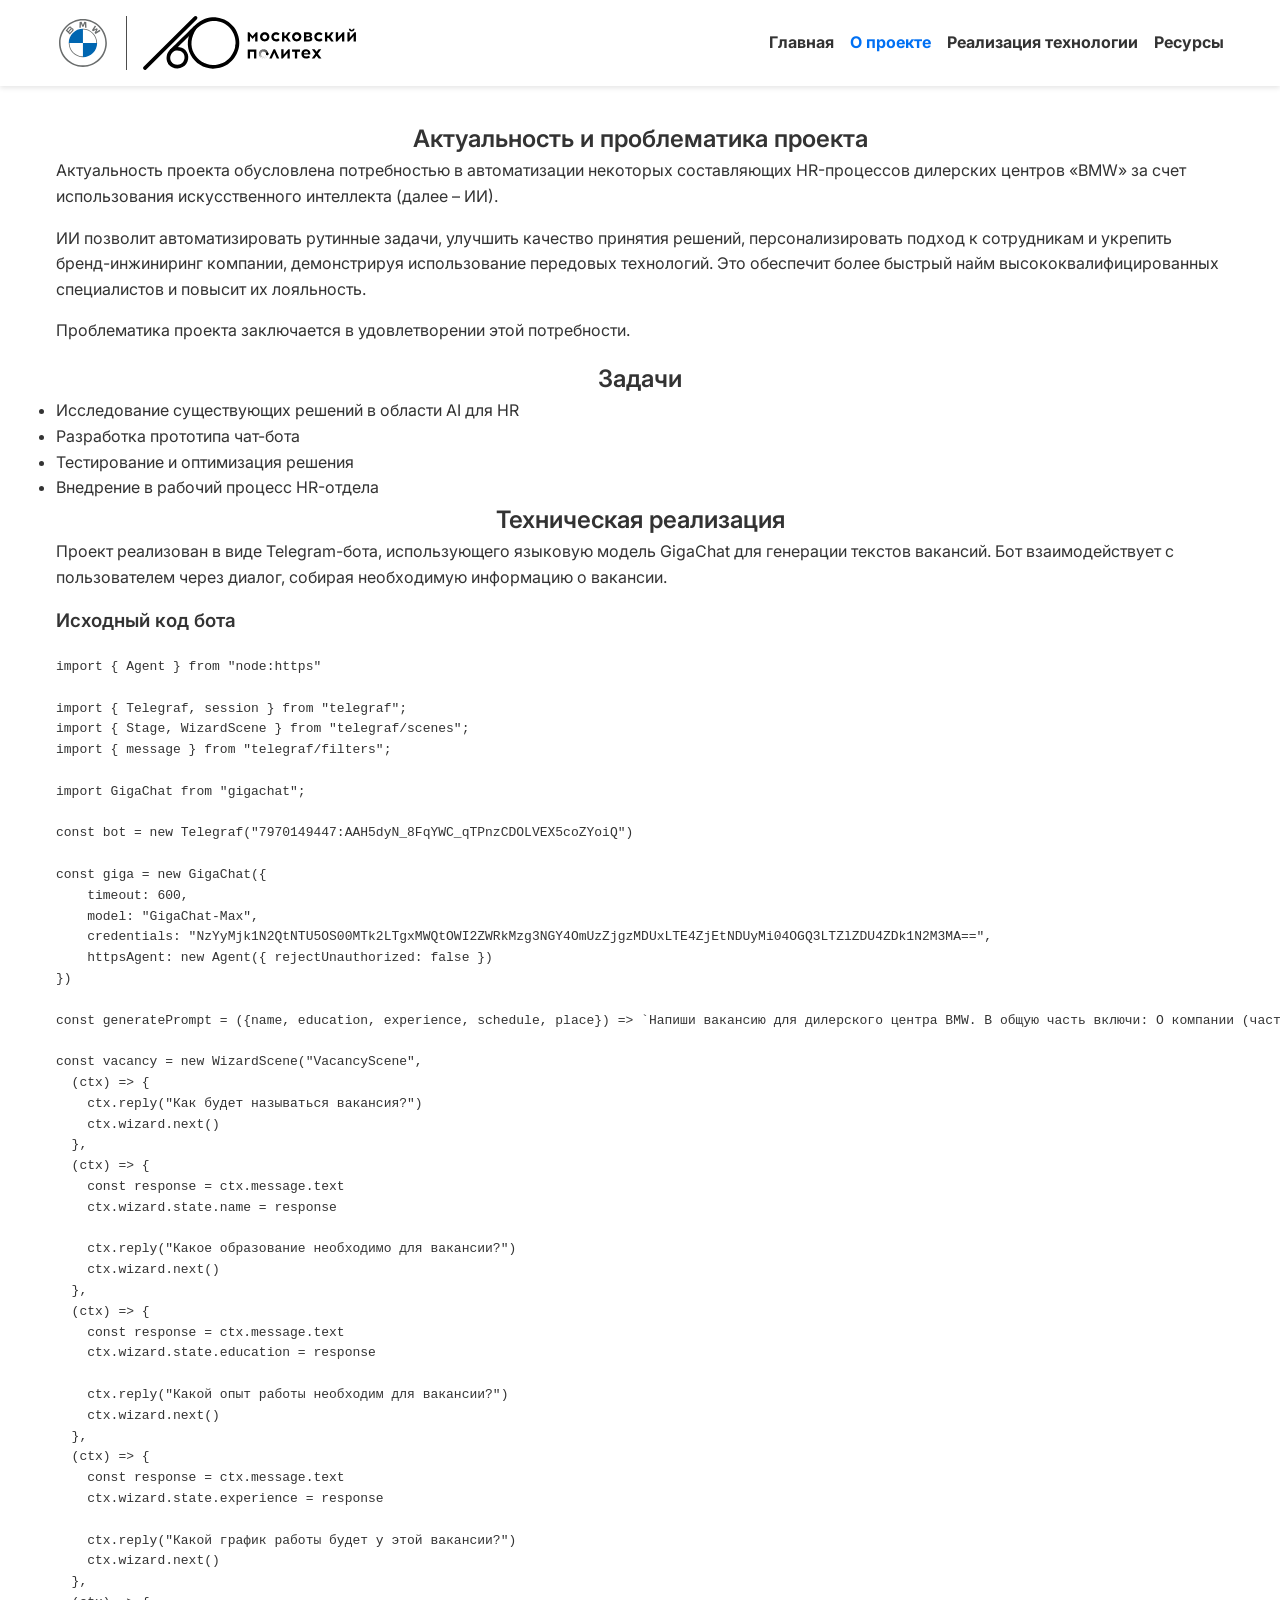
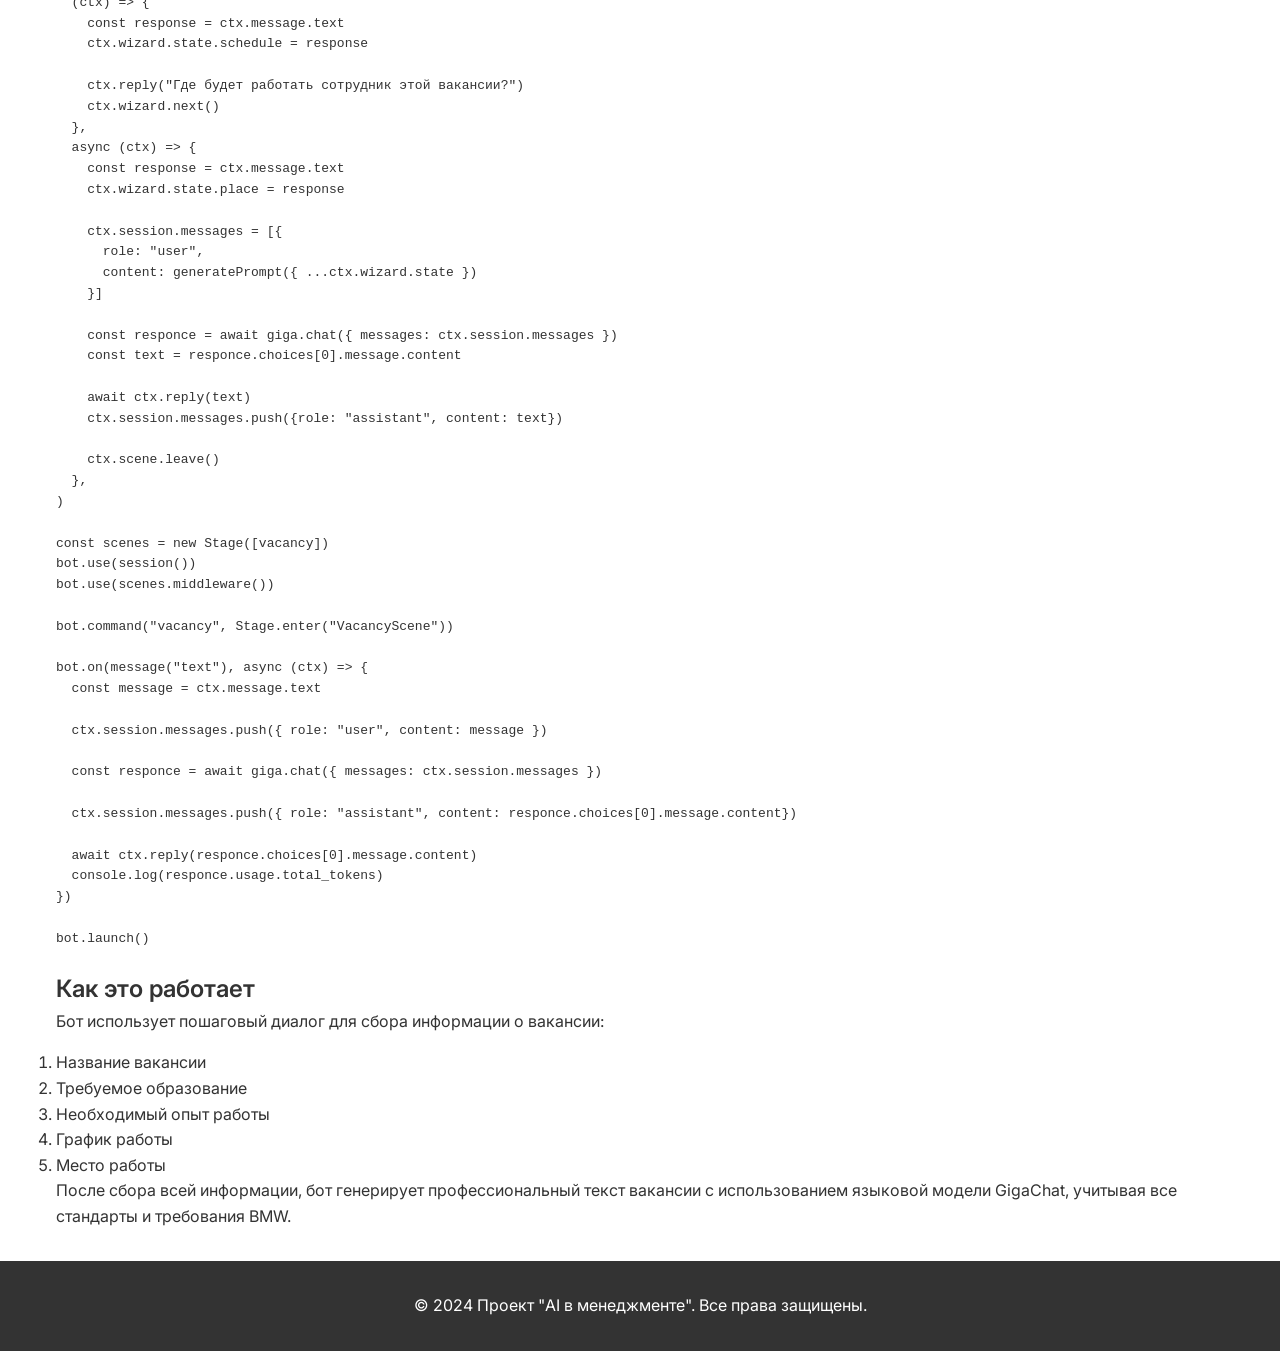
==== site/about.html @ cdff007b "Add base site structure" ====
<!DOCTYPE html>
<html lang="ru">
<head>
    <meta charset="UTF-8">
    <meta name="viewport" content="width=device-width, initial-scale=1.0">
    <title>AI в менеджменте | О проекте</title>
    <link rel="stylesheet" href="styles.css">
</head>
<body>
    <header>
        <div class="width-container flex header_main">
            <div class="logo-container">
                <a class="flex" href="https://www.bmw.com" target="_blank">
                    <svg xmlns="http://www.w3.org/2000/svg" width="54" height="54" fill="none">
                        <path fill="#6a6d6d" fill-rule="evenodd" clip-rule="evenodd"
                            d="M3 26.94C3 13.72 13.72 3 26.94 3c13.223 0 23.942 10.72 23.942 23.94 0 13.223-10.72 23.942-23.941 23.942C13.719 50.882 3 40.162 3 26.94Zm23.94 22.385c12.364 0 22.385-10.022 22.385-22.384S39.303 4.557 26.94 4.557 4.557 14.579 4.557 26.941s10.02 22.384 22.384 22.384Z" />
                        <path fill="#6a6d6d" fill-rule="evenodd" clip-rule="evenodd"
                            d="M26.941 13.522v-.779c7.84 0 14.198 6.357 14.198 14.198h-.779c0-7.4-6.02-13.42-13.419-13.42ZM13.523 26.94c0 7.4 6.02 13.419 13.418 13.419v.778c-7.84 0-14.197-6.357-14.197-14.197h.779Z" />
                        <path fill="#6a6d6d"
                            d="M38.543 16.783c.325.35.794.912 1.057 1.254l4.848-3.077a32.175 32.175 0 0 0-.916-1.137l-3.07 2.03-.21.18.156-.228 1.356-2.706-.959-.958-2.707 1.355-.228.157.182-.21 2.031-3.069a29.59 29.59 0 0 0-1.139-.92l-3.077 4.843c.39.3.904.74 1.232 1.04l2.897-1.503.186-.136-.137.185-1.502 2.9ZM27.543 10.645l1.324-2.968.085-.263-.024.275.14 3.965c.464.043.944.108 1.417.187l-.216-5.873a29.402 29.402 0 0 0-1.979-.153l-1.305 3.239-.046.24-.047-.24-1.303-3.239a29.4 29.4 0 0 0-1.98.153l-.215 5.873a21.04 21.04 0 0 1 1.418-.187l.14-3.965-.025-.275.085.263 1.325 2.968h1.206Z" />
                        <path fill="#6a6d6d" fill-rule="evenodd" clip-rule="evenodd"
                            d="M16.83 15.325c.765-.807 1.199-1.739.433-2.628-.417-.483-1.116-.589-1.696-.35l-.058.022.018-.05c.086-.23.141-.962-.482-1.468a1.442 1.442 0 0 0-1.072-.298c-.719.073-1.272.564-2.778 2.244a36.357 36.357 0 0 0-1.513 1.824l4.137 3.924c1.083-1.2 1.66-1.803 2.388-2.566l.623-.654Zm-5.399-.96c.834-1.02 1.719-1.944 2.12-2.31.127-.115.265-.23.432-.276.272-.074.552.118.615.397.064.28-.112.546-.308.766-.44.497-2.056 2.187-2.056 2.187l-.803-.764Zm3.708-.659c-.514.532-2.088 2.196-2.088 2.196l.84.795 2.085-2.232c.16-.173.355-.4.407-.638a.49.49 0 0 0-.21-.518c-.178-.118-.377-.1-.558-.011-.141.069-.272.197-.476.408Z" />
                        <path fill="#0066B1"
                            d="M26.941 12.743v14.198H12.744c0-7.846 6.351-14.197 14.197-14.197ZM41.139 26.94c0 7.847-6.352 14.198-14.198 14.198V26.941H41.14Z" />
                    </svg>
                </a>
                <a class="flex" href="https://mospolytech.ru" target="_blank">
                    <svg xmlns="http://www.w3.org/2000/svg" version="1.2" viewBox="0 0 580 147" height="54">
                        <path
                            d="m5.2 146.8c-1.3 0-2.6-0.5-3.5-1.5-1.9-2-1.9-5.1 0-7.1l137.8-136.7c2-1.9 5.1-1.9 7.1 0 1.9 2 1.9 5.1 0 7.1l-137.9 136.8c-0.9 0.9-2.2 1.4-3.5 1.4z" />
                        <path
                            d="m190.2 143.3c-24.7 0-48.4-14.5-60.3-36.9-12.6-23.7-10.1-51.6 6.9-76.6 1.5-2.3 4.7-2.9 6.9-1.3 2.3 1.5 2.9 4.7 1.3 6.9-14.8 21.8-17.1 46-6.3 66.3 10.2 19.2 30.3 31.6 51.3 31.6 19.9-0.3 35.8-7.5 47.4-21.2 8.9-10.5 13.5-23.5 14.1-31.7 0.2-2.8 2.6-4.8 5.3-4.6 2.8 0.2 4.8 2.6 4.6 5.3-0.6 9.1-5.3 24.3-16.4 37.4-9.1 11.1-26.2 24.3-54.8 24.8z" />
                        <path d="m305.4 69.3v-14.7l-7 8-7-8v14.7h-6.3v-24.9h4.1l9.2 10.7 9.2-10.7h4.1v24.9z" />
                        <path
                            d="m344.2 56.8c0 7.1-5.7 12.8-12.8 12.8-7.1 0-12.8-5.7-12.8-12.8 0-7.1 5.7-12.8 12.8-12.8 7 0 12.8 5.7 12.8 12.8zm-19.2 0c0 4.1 3.1 6.6 6.4 6.6 3.3 0 6.4-2.5 6.4-6.6 0-4.1-3.1-6.7-6.4-6.7-3.4 0-6.4 2.6-6.4 6.7z" />
                        <path
                            d="m372 48.6l-3.8 4.1c-2-1.9-3.8-2.5-6-2.5-3.3 0-6.4 2.5-6.4 6.6 0 4.1 3.1 6.6 6.4 6.6 2.2 0 4-0.6 6-2.5l3.8 4.1c-2.3 2.8-5.9 4.6-9.8 4.6-7.1 0-12.8-5.7-12.8-12.8 0-7.1 5.7-12.8 12.8-12.8 3.9 0 7.5 1.8 9.8 4.6z" />
                        <path
                            d="m384.8 69.3h-6.3v-24.9h6.3v9.1h3.7l6.6-9.1h7l-8.7 12.2 9.1 12.8h-7.1l-7-9.7h-3.7v9.6z" />
                        <path
                            d="m431.3 56.8c0 7.1-5.7 12.8-12.8 12.8-7.1 0-12.8-5.7-12.8-12.8 0-7.1 5.7-12.8 12.8-12.8 7.1 0 12.8 5.7 12.8 12.8zm-19.2 0c0 4.1 3.1 6.6 6.4 6.6 3.3 0 6.4-2.5 6.4-6.6 0-4.1-3.1-6.7-6.4-6.7-3.3 0-6.4 2.6-6.4 6.7z" />
                        <path
                            d="m451.3 44.3c5.9 0 8.6 2.5 8.6 6.8 0 2.3-0.9 4.3-3.4 5.1 3 0.7 4.5 2.8 4.5 5.6 0 5.3-2.9 7.4-9.7 7.4h-13.1v-24.9zm-6.7 9.9h6.4c1.8-0.1 2.6-0.9 2.6-2.2 0-1.3-0.8-2.2-2.7-2.2h-6.3zm6.9 9.7c2.4 0 3.2-1.1 3.2-2.6 0-1.4-0.8-2.5-3.1-2.5h-7v5.1z" />
                        <path
                            d="m488.9 48.6l-3.8 4.1c-2-1.9-3.8-2.5-6-2.5-3.3 0-6.4 2.5-6.4 6.6 0 4.1 3.1 6.6 6.4 6.6 2.2 0 4-0.6 6-2.5l3.8 4.1c-2.3 2.8-5.9 4.6-9.8 4.6-7.1 0-12.8-5.7-12.8-12.8 0-7.1 5.7-12.8 12.8-12.8 3.9 0 7.4 1.8 9.8 4.6z" />
                        <path
                            d="m501.7 69.3h-6.3v-24.9h6.3v9.1h3.7l6.6-9.1h7l-8.7 12.2 9.1 12.8h-7.1l-7-9.7h-3.7v9.6z" />
                        <path d="m541.8 69.3v-14.7l-12.8 14.7h-4.1v-24.9h6.3v14.6l12.8-14.7h4.1v24.9h-6.3z" />
                        <path
                            d="m573.4 69.3v-14.7l-12.8 14.7h-4.1v-24.9h6.3v14.6l12.8-14.7h4.1v24.9h-6.3zm-13-34.7h4.4c0 1.8 1.5 3.2 3.4 3.2 1.9 0 3.5-1.4 3.5-3.2h4.3c0 4.4-3.5 7.6-7.8 7.6-4.4 0-7.8-3.2-7.8-7.6z" />
                        <path d="m302.3 115.7v-18.7h-10.9v18.8h-6.3v-24.9h23.5v24.9h-6.3z" />
                        <path fill-rule="evenodd" d="m335.8 103.5z" />
                        <path
                            d="m335.6 105.5c0.1 0 0.1 0 0.1-0.1 0-0.1 0-0.1-0.1-0.1-0.1 0-0.1 0-0.1 0.1-0.1 0.1 0 0.1 0.1 0.1z" />
                        <path
                            d="m334.8 107.4c0.1 0 0.2-0.1 0.2-0.2 0-0.1-0.1-0.2-0.2-0.2-0.1 0-0.2 0.1-0.2 0.2 0 0.1 0.1 0.2 0.2 0.2z" />
                        <path fill-rule="evenodd"
                            d="m333.7 109c-0.2 0-0.3-0.1-0.3-0.3 0-0.2 0.1-0.3 0.3-0.3 0.2 0 0.3 0.1 0.3 0.3 0 0.2-0.1 0.3-0.3 0.3z" />
                        <path d="m332.3 110.3q0.3 0 0.3-0.3 0-0.3-0.3-0.3-0.3 0-0.3 0.3c-0.1 0.1 0.1 0.3 0.3 0.3z" />
                        <path d="m330.6 111.1q0.3 0 0.3-0.3 0-0.3-0.3-0.3-0.3 0-0.3 0.3c-0.1 0.1 0.1 0.3 0.3 0.3z" />
                        <path d="m328.7 111.5q0.3 0 0.3-0.3 0-0.3-0.3-0.3-0.3 0-0.3 0.3c-0.1 0.1 0.1 0.3 0.3 0.3z" />
                        <path
                            d="m326.8 111.3c0.2 0 0.3-0.2 0.3-0.4 0-0.2-0.1-0.4-0.3-0.4-0.2 0-0.4 0.2-0.4 0.4 0 0.2 0.2 0.4 0.4 0.4z" />
                        <path
                            d="m325 110.8c0.2 0 0.4-0.2 0.4-0.4 0-0.2-0.2-0.4-0.4-0.4-0.2 0-0.4 0.2-0.4 0.4 0 0.2 0.1 0.4 0.4 0.4z" />
                        <path
                            d="m323.4 109.8c0.2 0 0.4-0.2 0.4-0.4 0-0.2-0.2-0.4-0.4-0.4-0.2 0-0.4 0.2-0.4 0.4 0 0.2 0.1 0.4 0.4 0.4z" />
                        <path
                            d="m322.1 108.5c0.3 0 0.5-0.2 0.5-0.5 0-0.3-0.2-0.5-0.5-0.5-0.3 0-0.5 0.2-0.5 0.5 0 0.3 0.2 0.5 0.5 0.5z" />
                        <path
                            d="m321.1 106.9c0.3 0 0.6-0.2 0.6-0.6 0-0.3-0.2-0.6-0.6-0.6-0.3 0-0.6 0.2-0.6 0.6 0.1 0.3 0.3 0.6 0.6 0.6z" />
                        <path
                            d="m320.7 105.1c0.3 0 0.6-0.3 0.6-0.6 0-0.3-0.3-0.6-0.6-0.6-0.3 0-0.6 0.3-0.6 0.6-0.1 0.3 0.2 0.6 0.6 0.6z" />
                        <path
                            d="m320.7 103.2c0.4 0 0.6-0.3 0.6-0.6 0-0.4-0.3-0.6-0.6-0.6-0.4 0-0.6 0.3-0.6 0.6 0 0.3 0.2 0.6 0.6 0.6z" />
                        <path fill-rule="evenodd"
                            d="m321.1 101.4c-0.4 0-0.7-0.3-0.7-0.7 0-0.4 0.3-0.7 0.7-0.7 0.4 0 0.7 0.3 0.7 0.7 0 0.4-0.3 0.7-0.7 0.7z" />
                        <path
                            d="m322.1 99.7c0.4 0 0.7-0.3 0.7-0.7 0-0.4-0.3-0.7-0.7-0.7-0.4 0-0.7 0.3-0.7 0.7-0.1 0.4 0.3 0.7 0.7 0.7z" />
                        <path
                            d="m323.4 98.4c0.4 0 0.8-0.3 0.8-0.8 0-0.5-0.3-0.8-0.8-0.8-0.4 0-0.8 0.3-0.8 0.8 0 0.5 0.3 0.8 0.8 0.8z" />
                        <path
                            d="m325 97.4c0.4 0 0.8-0.4 0.8-0.8 0-0.4-0.4-0.8-0.8-0.8-0.4 0-0.8 0.4-0.8 0.8 0 0.5 0.3 0.8 0.8 0.8z" />
                        <path
                            d="m326.8 96.9c0.5 0 0.8-0.4 0.8-0.8 0-0.5-0.4-0.8-0.8-0.8-0.5 0-0.8 0.4-0.8 0.8-0.1 0.4 0.3 0.8 0.8 0.8z" />
                        <path
                            d="m328.7 96.7c0.5 0 0.8-0.4 0.8-0.8 0-0.5-0.4-0.8-0.8-0.8-0.5 0-0.8 0.4-0.8 0.8-0.1 0.5 0.3 0.8 0.8 0.8z" />
                        <path
                            d="m330.6 97.1c0.5 0 0.9-0.4 0.9-0.9 0-0.5-0.4-0.8-0.9-0.8-0.5 0-0.9 0.4-0.9 0.9 0 0.4 0.4 0.8 0.9 0.8z" />
                        <path
                            d="m332.3 97.9c0.5 0 0.9-0.4 0.9-0.9 0-0.5-0.4-0.9-0.9-0.9-0.5 0-0.9 0.4-0.9 0.9 0 0.6 0.4 0.9 0.9 0.9z" />
                        <path
                            d="m333.7 99.2c0.5 0 0.9-0.4 0.9-0.9 0-0.5-0.4-0.9-0.9-0.9-0.5 0-0.9 0.4-0.9 0.9 0.1 0.5 0.4 0.9 0.9 0.9z" />
                        <path
                            d="m334.8 100.7c0.5 0 0.9-0.4 0.9-0.9 0-0.5-0.4-0.9-0.9-0.9-0.5 0-0.9 0.4-0.9 0.9 0 0.5 0.5 0.9 0.9 0.9z" />
                        <path fill-rule="evenodd"
                            d="m335.5 102.5c-0.5 0-0.9-0.4-0.9-0.9 0-0.5 0.4-0.9 0.9-0.9 0.5 0 0.9 0.4 0.9 0.9 0 0.5-0.4 0.9-0.9 0.9z" />
                        <path fill-rule="evenodd" d="m337.3 103.5z" />
                        <path d="m337.1 105.5q0.1 0 0 0c0.1-0.1 0-0.2 0-0.2 0 0-0.1 0.1 0 0.2q-0.2 0 0 0z" />
                        <path
                            d="m336.5 107.4c0.1 0 0.2-0.1 0.2-0.2 0-0.1-0.1-0.2-0.2-0.2-0.1 0-0.2 0.1-0.2 0.2 0.1 0.1 0.1 0.2 0.2 0.2z" />
                        <path fill-rule="evenodd"
                            d="m335.6 109.1c-0.1 0-0.2-0.1-0.2-0.2 0-0.1 0.1-0.2 0.2-0.2 0.1 0 0.2 0.1 0.2 0.2 0 0.1-0.1 0.2-0.2 0.2z" />
                        <path fill-rule="evenodd"
                            d="m334.3 110.6c-0.2 0-0.3-0.1-0.3-0.3 0-0.2 0.1-0.3 0.3-0.3 0.2 0 0.3 0.1 0.3 0.3 0 0.2-0.1 0.3-0.3 0.3z" />
                        <path d="m332.7 111.7q0.3 0 0.3-0.3 0-0.3-0.3-0.3-0.3 0-0.3 0.3 0.1 0.3 0.3 0.3z" />
                        <path d="m331 112.5q0.3 0 0.3-0.3 0-0.3-0.3-0.3-0.3 0-0.3 0.3 0 0.3 0.3 0.3z" />
                        <path d="m329.1 112.9q0.3 0 0.3-0.3 0-0.3-0.3-0.3-0.3 0-0.3 0.3 0 0.3 0.3 0.3z" />
                        <path
                            d="m327.2 112.9c0.2 0 0.3-0.2 0.3-0.4 0-0.2-0.1-0.4-0.3-0.4-0.2 0-0.4 0.2-0.4 0.4 0.1 0.3 0.2 0.4 0.4 0.4z" />
                        <path
                            d="m325.4 112.6c0.2 0 0.4-0.2 0.4-0.4 0-0.2-0.2-0.4-0.4-0.4-0.2 0-0.4 0.2-0.4 0.4 0 0.2 0.2 0.4 0.4 0.4z" />
                        <path
                            d="m323.6 111.8c0.2 0 0.4-0.2 0.4-0.4 0-0.2-0.2-0.4-0.4-0.4-0.2 0-0.4 0.2-0.4 0.4 0 0.2 0.2 0.4 0.4 0.4z" />
                        <path fill-rule="evenodd"
                            d="m322.1 110.8c-0.3 0-0.5-0.2-0.5-0.5 0-0.3 0.2-0.5 0.5-0.5 0.3 0 0.5 0.2 0.5 0.5 0 0.3-0.2 0.5-0.5 0.5z" />
                        <path
                            d="m320.8 109.4c0.3 0 0.5-0.2 0.5-0.5 0-0.3-0.2-0.5-0.5-0.5-0.3 0-0.5 0.2-0.5 0.5 0 0.3 0.3 0.5 0.5 0.5z" />
                        <path
                            d="m319.9 107.8c0.3 0 0.6-0.3 0.6-0.6 0-0.3-0.3-0.6-0.6-0.6-0.3 0-0.6 0.3-0.6 0.6 0 0.3 0.2 0.6 0.6 0.6z" />
                        <path
                            d="m319.3 106c0.3 0 0.6-0.3 0.6-0.6 0-0.3-0.3-0.6-0.6-0.6-0.3 0-0.6 0.3-0.6 0.6 0 0.3 0.2 0.6 0.6 0.6z" />
                        <path
                            d="m319.1 104.1c0.3 0 0.6-0.3 0.6-0.6 0-0.3-0.3-0.6-0.6-0.6-0.3 0-0.6 0.3-0.6 0.6 0 0.3 0.2 0.6 0.6 0.6z" />
                        <path
                            d="m319.3 102.2c0.3 0 0.6-0.3 0.6-0.6 0-0.3-0.3-0.6-0.6-0.6-0.3 0-0.6 0.3-0.6 0.6-0.1 0.4 0.2 0.6 0.6 0.6z" />
                        <path
                            d="m319.9 100.5c0.4 0 0.7-0.3 0.7-0.7 0-0.4-0.3-0.7-0.7-0.7-0.4 0-0.7 0.3-0.7 0.7 0 0.4 0.3 0.7 0.7 0.7z" />
                        <path
                            d="m320.8 98.9c0.4 0 0.7-0.3 0.7-0.7 0-0.4-0.3-0.7-0.7-0.7-0.4 0-0.7 0.3-0.7 0.7 0 0.3 0.3 0.7 0.7 0.7z" />
                        <path
                            d="m322.1 97.5c0.4 0 0.8-0.3 0.8-0.8 0-0.4-0.3-0.8-0.8-0.8-0.4 0-0.8 0.3-0.8 0.8 0 0.4 0.4 0.8 0.8 0.8z" />
                        <path
                            d="m323.6 96.4c0.4 0 0.8-0.3 0.8-0.8 0-0.4-0.3-0.8-0.8-0.8-0.4 0-0.8 0.3-0.8 0.8 0 0.4 0.4 0.8 0.8 0.8z" />
                        <path
                            d="m325.4 95.6c0.5 0 0.8-0.4 0.8-0.8 0-0.5-0.4-0.8-0.8-0.8-0.5 0-0.8 0.4-0.8 0.8 0 0.5 0.3 0.8 0.8 0.8z" />
                        <path
                            d="m327.2 95.3c0.5 0 0.8-0.4 0.8-0.8 0-0.5-0.4-0.8-0.8-0.8-0.5 0-0.8 0.4-0.8 0.8 0 0.4 0.4 0.8 0.8 0.8z" />
                        <path
                            d="m329.1 95.3c0.5 0 0.8-0.4 0.8-0.8 0-0.5-0.4-0.8-0.8-0.8-0.5 0-0.8 0.4-0.8 0.8 0 0.4 0.4 0.8 0.8 0.8z" />
                        <path
                            d="m331 95.7c0.5 0 0.9-0.4 0.9-0.9 0-0.5-0.4-0.9-0.9-0.9-0.5 0-0.9 0.4-0.9 0.9 0.1 0.5 0.5 0.9 0.9 0.9z" />
                        <path
                            d="m332.7 96.4c0.5 0 0.9-0.4 0.9-0.9 0-0.5-0.4-0.9-0.9-0.9-0.5 0-0.9 0.4-0.9 0.9 0.1 0.5 0.5 0.9 0.9 0.9z" />
                        <path
                            d="m334.3 97.6c0.5 0 0.9-0.4 0.9-0.9 0-0.5-0.4-0.9-0.9-0.9-0.5 0-0.9 0.4-0.9 0.9 0 0.5 0.4 0.9 0.9 0.9z" />
                        <path
                            d="m335.6 99c0.5 0 0.9-0.4 0.9-0.9 0-0.5-0.4-0.9-0.9-0.9-0.5 0-0.9 0.4-0.9 0.9 0 0.5 0.4 0.9 0.9 0.9z" />
                        <path
                            d="m336.5 100.7c0.5 0 0.9-0.4 0.9-0.9 0-0.5-0.4-0.9-0.9-0.9-0.5 0-0.9 0.4-0.9 0.9 0 0.5 0.4 0.9 0.9 0.9z" />
                        <path
                            d="m337.1 102.5c0.5 0 0.9-0.4 0.9-0.9 0-0.5-0.4-0.9-0.9-0.9-0.5 0-0.9 0.4-0.9 0.9 0 0.5 0.4 0.9 0.9 0.9z" />
                        <path d="m338.8 103.5c0 0 0.1 0 0 0 0.1 0 0-0.1 0 0 0-0.1 0 0 0 0z" />
                        <path d="m338.6 105.5q0.1 0 0 0c0.1-0.1 0-0.2 0-0.2 0 0 0 0.1 0 0.2z" />
                        <path
                            d="m338.2 107.4c0.1 0 0.1-0.1 0.1-0.1 0-0.1-0.1-0.1-0.1-0.1l-0.1 0.1c-0.1 0 0 0.1 0.1 0.1z" />
                        <path
                            d="m337.3 109.2c0.1 0 0.2-0.1 0.2-0.2 0-0.1-0.1-0.2-0.2-0.2-0.1 0-0.2 0.1-0.2 0.2 0 0.1 0.1 0.2 0.2 0.2z" />
                        <path
                            d="m336.2 110.8c0.1 0 0.2-0.1 0.2-0.2 0-0.1-0.1-0.2-0.2-0.2-0.1 0-0.2 0.1-0.2 0.2 0 0 0.1 0.2 0.2 0.2z" />
                        <path d="m334.8 112.1q0.3 0 0.3-0.3 0-0.3-0.3-0.3-0.3 0-0.3 0.3 0 0.3 0.3 0.3z" />
                        <path d="m333.2 113.2q0.3 0 0.3-0.3 0-0.3-0.3-0.3-0.3 0-0.3 0.3 0 0.3 0.3 0.3z" />
                        <path d="m331.5 114q0.3 0 0.3-0.3 0-0.3-0.3-0.3-0.3 0-0.3 0.3c-0.1 0.1 0.1 0.3 0.3 0.3z" />
                        <path d="m329.6 114.4q0.3 0 0.3-0.3 0-0.3-0.3-0.3-0.3 0-0.3 0.3 0 0.3 0.3 0.3z" />
                        <path
                            d="m327.7 114.5c0.2 0 0.4-0.2 0.4-0.4 0-0.2-0.1-0.4-0.4-0.4-0.2 0-0.4 0.2-0.4 0.4 0.1 0.2 0.2 0.4 0.4 0.4z" />
                        <path
                            d="m325.8 114.3c0.2 0 0.4-0.2 0.4-0.4 0-0.2-0.2-0.4-0.4-0.4-0.2 0-0.4 0.2-0.4 0.4 0 0.2 0.2 0.4 0.4 0.4z" />
                        <path
                            d="m324 113.7c0.2 0 0.4-0.2 0.4-0.4 0-0.2-0.2-0.4-0.4-0.4-0.2 0-0.4 0.2-0.4 0.4 0 0.2 0.2 0.4 0.4 0.4z" />
                        <path
                            d="m322.4 112.8c0.2 0 0.4-0.2 0.4-0.4 0-0.2-0.2-0.4-0.4-0.4-0.2 0-0.4 0.2-0.4 0.4-0.1 0.2 0.1 0.4 0.4 0.4z" />
                        <path
                            d="m320.8 111.7c0.3 0 0.5-0.2 0.5-0.5 0-0.3-0.2-0.5-0.5-0.5-0.3 0-0.5 0.2-0.5 0.5 0.1 0.3 0.3 0.5 0.5 0.5z" />
                        <path
                            d="m319.6 110.3c0.3 0 0.5-0.2 0.5-0.5 0-0.3-0.2-0.5-0.5-0.5-0.3 0-0.5 0.2-0.5 0.5 0 0.3 0.2 0.5 0.5 0.5z" />
                        <path
                            d="m318.6 108.7c0.3 0 0.6-0.2 0.6-0.6 0-0.3-0.2-0.6-0.6-0.6-0.3 0-0.6 0.2-0.6 0.6 0.1 0.3 0.3 0.6 0.6 0.6z" />
                        <path
                            d="m318 107c0.3 0 0.6-0.3 0.6-0.6 0-0.3-0.3-0.6-0.6-0.6-0.3 0-0.6 0.3-0.6 0.6 0 0.3 0.2 0.6 0.6 0.6z" />
                        <path
                            d="m317.6 105.1c0.3 0 0.6-0.3 0.6-0.6 0-0.3-0.3-0.6-0.6-0.6-0.3 0-0.6 0.3-0.6 0.6 0 0.3 0.3 0.6 0.6 0.6z" />
                        <path
                            d="m317.6 103.2c0.4 0 0.6-0.3 0.6-0.6 0-0.4-0.3-0.6-0.6-0.6-0.4 0-0.6 0.3-0.6 0.6 0 0.3 0.3 0.6 0.6 0.6z" />
                        <path fill-rule="evenodd"
                            d="m318 101.4c-0.4 0-0.7-0.3-0.7-0.7 0-0.4 0.3-0.7 0.7-0.7 0.4 0 0.7 0.3 0.7 0.7 0 0.4-0.3 0.7-0.7 0.7z" />
                        <path
                            d="m318.6 99.6c0.4 0 0.7-0.3 0.7-0.7 0-0.4-0.3-0.7-0.7-0.7-0.4 0-0.7 0.3-0.7 0.7 0 0.4 0.4 0.7 0.7 0.7z" />
                        <path fill-rule="evenodd"
                            d="m319.6 97.9c-0.4 0-0.7-0.3-0.7-0.7 0-0.4 0.3-0.7 0.7-0.7 0.4 0 0.7 0.3 0.7 0.7 0 0.4-0.3 0.7-0.7 0.7z" />
                        <path
                            d="m320.8 96.5c0.4 0 0.7-0.3 0.7-0.7 0-0.4-0.3-0.7-0.7-0.7-0.4 0-0.7 0.3-0.7 0.7 0 0.4 0.4 0.7 0.7 0.7z" />
                        <path
                            d="m322.4 95.4c0.4 0 0.8-0.3 0.8-0.8 0-0.4-0.3-0.8-0.8-0.8-0.4 0-0.8 0.3-0.8 0.8 0 0.5 0.3 0.8 0.8 0.8z" />
                        <path
                            d="m324 94.5c0.4 0 0.8-0.4 0.8-0.8 0-0.4-0.4-0.8-0.8-0.8-0.4 0-0.8 0.4-0.8 0.8 0 0.4 0.4 0.8 0.8 0.8z" />
                        <path
                            d="m325.8 93.9c0.5 0 0.8-0.4 0.8-0.8 0-0.5-0.4-0.8-0.8-0.8-0.5 0-0.8 0.4-0.8 0.8 0 0.5 0.4 0.8 0.8 0.8z" />
                        <path
                            d="m327.7 93.7c0.5 0 0.8-0.4 0.8-0.8 0-0.5-0.4-0.8-0.8-0.8-0.5 0-0.8 0.4-0.8 0.8 0 0.4 0.4 0.8 0.8 0.8z" />
                        <path
                            d="m329.6 93.8c0.5 0 0.8-0.4 0.8-0.9 0-0.5-0.4-0.9-0.8-0.9-0.5 0-0.8 0.4-0.8 0.9 0 0.5 0.3 0.9 0.8 0.9z" />
                        <path
                            d="m331.5 94.2c0.5 0 0.9-0.4 0.9-0.9 0-0.5-0.4-0.9-0.9-0.9-0.5 0-0.9 0.4-0.9 0.9 0 0.5 0.4 0.9 0.9 0.9z" />
                        <path
                            d="m333.2 95c0.5 0 0.9-0.4 0.9-0.9 0-0.5-0.4-0.9-0.9-0.9-0.5 0-0.9 0.4-0.9 0.9 0.1 0.5 0.5 0.9 0.9 0.9z" />
                        <path
                            d="m334.8 96c0.5 0 0.9-0.4 0.9-0.9 0-0.5-0.4-0.9-0.9-0.9-0.5 0-0.9 0.4-0.9 0.9 0.1 0.5 0.5 0.9 0.9 0.9z" />
                        <path
                            d="m336.2 97.4c0.5 0 0.9-0.4 0.9-0.9 0-0.5-0.4-0.9-0.9-0.9-0.5 0-0.9 0.4-0.9 0.9 0 0.5 0.4 0.9 0.9 0.9z" />
                        <path
                            d="m337.3 98.9c0.5 0 0.9-0.4 0.9-0.9 0-0.5-0.4-0.9-0.9-0.9-0.5 0-0.9 0.4-0.9 0.9 0 0.5 0.4 0.9 0.9 0.9z" />
                        <path
                            d="m338.2 100.7c0.5 0 0.9-0.4 0.9-0.9 0-0.5-0.4-0.9-0.9-0.9-0.5 0-0.9 0.4-0.9 0.9-0.1 0.4 0.3 0.9 0.9 0.9z" />
                        <path fill-rule="evenodd"
                            d="m338.6 102.5c-0.5 0-0.9-0.4-0.9-0.9 0-0.5 0.4-0.9 0.9-0.9 0.5 0 0.9 0.4 0.9 0.9 0 0.5-0.4 0.9-0.9 0.9z" />
                        <path fill-rule="evenodd" d="m340.2 105.4z" />
                        <path
                            d="m339.8 107.4c0.1 0 0.1-0.1 0.1-0.1 0-0.1-0.1-0.1-0.1-0.1l-0.1 0.1c-0.1 0.1 0 0.1 0.1 0.1z" />
                        <path d="m339 109.2c0.1 0 0.1-0.1 0.1-0.1l-0.1-0.1-0.1 0.1c0 0 0 0.1 0.1 0.1z" />
                        <path
                            d="m338 110.9c0.1 0 0.2-0.1 0.2-0.2 0-0.1-0.1-0.2-0.2-0.2-0.1 0-0.2 0.1-0.2 0.2 0 0.1 0.1 0.2 0.2 0.2z" />
                        <path
                            d="m336.8 112.4c0.1 0 0.3-0.1 0.3-0.3 0-0.1-0.1-0.3-0.3-0.3q-0.3 0-0.3 0.3 0 0.3 0.3 0.3z" />
                        <path d="m335.3 113.6q0.3 0 0.3-0.3 0-0.3-0.3-0.3-0.3 0-0.3 0.3c0 0.2 0.2 0.3 0.3 0.3z" />
                        <path d="m333.7 114.7q0.3 0 0.3-0.3 0-0.3-0.3-0.3-0.3 0-0.3 0.3c0 0.1 0.1 0.3 0.3 0.3z" />
                        <path d="m332 115.4q0.3 0 0.3-0.3 0-0.3-0.3-0.3-0.3 0-0.3 0.3c-0.1 0.2 0.1 0.3 0.3 0.3z" />
                        <path d="m330.1 115.9q0.3 0 0.3-0.3 0-0.3-0.3-0.3-0.3 0-0.3 0.3 0 0.3 0.3 0.3z" />
                        <path d="m328.2 116q0.3 0 0.3-0.3 0-0.3-0.3-0.3-0.3 0-0.3 0.3c-0.1 0.2 0.1 0.3 0.3 0.3z" />
                        <path
                            d="m326.3 115.9c0.2 0 0.3-0.2 0.3-0.4 0-0.2-0.1-0.4-0.3-0.4-0.2 0-0.4 0.2-0.4 0.4 0 0.2 0.2 0.4 0.4 0.4z" />
                        <path
                            d="m324.5 115.5c0.2 0 0.4-0.2 0.4-0.4 0-0.2-0.2-0.4-0.4-0.4-0.2 0-0.4 0.2-0.4 0.4 0 0.2 0.1 0.4 0.4 0.4z" />
                        <path
                            d="m322.7 114.8c0.2 0 0.4-0.2 0.4-0.4 0-0.2-0.2-0.4-0.4-0.4-0.2 0-0.4 0.2-0.4 0.4 0 0.2 0.2 0.4 0.4 0.4z" />
                        <path
                            d="m321.1 113.8c0.2 0 0.4-0.2 0.4-0.4 0-0.2-0.2-0.4-0.4-0.4-0.2 0-0.4 0.2-0.4 0.4-0.1 0.2 0.1 0.4 0.4 0.4z" />
                        <path
                            d="m319.6 112.6c0.3 0 0.5-0.2 0.5-0.5 0-0.3-0.2-0.5-0.5-0.5-0.3 0-0.5 0.2-0.5 0.5 0 0.3 0.2 0.5 0.5 0.5z" />
                        <path
                            d="m318.4 111.2c0.3 0 0.6-0.2 0.6-0.6 0-0.3-0.2-0.6-0.6-0.6-0.3 0-0.6 0.2-0.6 0.6 0 0.4 0.3 0.6 0.6 0.6z" />
                        <path
                            d="m317.4 109.6c0.3 0 0.6-0.2 0.6-0.6 0-0.3-0.2-0.6-0.6-0.6-0.3 0-0.6 0.2-0.6 0.6 0 0.4 0.3 0.6 0.6 0.6z" />
                        <path
                            d="m316.6 107.9c0.3 0 0.6-0.3 0.6-0.6 0-0.3-0.3-0.6-0.6-0.6-0.3 0-0.6 0.2-0.6 0.6 0 0.3 0.3 0.6 0.6 0.6z" />
                        <path
                            d="m316.2 106c0.3 0 0.6-0.3 0.6-0.6 0-0.3-0.3-0.6-0.6-0.6-0.3 0-0.6 0.3-0.6 0.6 0 0.3 0.3 0.6 0.6 0.6z" />
                        <path
                            d="m316.1 104.1c0.3 0 0.6-0.3 0.6-0.6 0-0.3-0.3-0.6-0.6-0.6-0.3 0-0.6 0.3-0.6 0.6-0.1 0.3 0.2 0.6 0.6 0.6z" />
                        <path
                            d="m316.2 102.2c0.4 0 0.6-0.3 0.6-0.6 0-0.3-0.3-0.6-0.6-0.6-0.4 0-0.6 0.3-0.6 0.6 0 0.3 0.3 0.6 0.6 0.6z" />
                        <path fill-rule="evenodd"
                            d="m316.6 100.4c-0.4 0-0.7-0.3-0.7-0.7 0-0.4 0.3-0.7 0.7-0.7 0.4 0 0.7 0.3 0.7 0.7 0 0.4-0.3 0.7-0.7 0.7z" />
                        <path
                            d="m317.4 98.7c0.4 0 0.7-0.3 0.7-0.7 0-0.4-0.3-0.7-0.7-0.7-0.4 0-0.7 0.3-0.7 0.7 0 0.3 0.3 0.7 0.7 0.7z" />
                        <path
                            d="m318.4 97c0.4 0 0.7-0.3 0.7-0.7 0-0.4-0.3-0.7-0.7-0.7-0.4 0-0.7 0.3-0.7 0.7 0 0.4 0.3 0.7 0.7 0.7z" />
                        <path
                            d="m319.6 95.6c0.4 0 0.7-0.3 0.7-0.7 0-0.4-0.3-0.7-0.7-0.7-0.4 0-0.7 0.3-0.7 0.7 0 0.4 0.3 0.7 0.7 0.7z" />
                        <path
                            d="m321.1 94.4c0.4 0 0.8-0.3 0.8-0.8 0-0.4-0.3-0.8-0.8-0.8-0.5 0-0.8 0.3-0.8 0.8 0 0.5 0.3 0.8 0.8 0.8z" />
                        <path
                            d="m322.7 93.5c0.4 0 0.8-0.4 0.8-0.8 0-0.4-0.4-0.8-0.8-0.8-0.4 0-0.8 0.4-0.8 0.8 0 0.4 0.4 0.8 0.8 0.8z" />
                        <path
                            d="m324.5 92.7c0.4 0 0.8-0.4 0.8-0.8 0-0.4-0.4-0.8-0.8-0.8-0.4 0-0.8 0.4-0.8 0.8-0.1 0.5 0.3 0.8 0.8 0.8z" />
                        <path
                            d="m326.3 92.3c0.5 0 0.8-0.4 0.8-0.8 0-0.5-0.4-0.9-0.8-0.9-0.5 0-0.8 0.4-0.8 0.8 0 0.4 0.3 0.9 0.8 0.9z" />
                        <path
                            d="m328.2 92.2c0.5 0 0.8-0.4 0.8-0.8 0-0.5-0.4-0.8-0.8-0.8-0.5 0-0.8 0.4-0.8 0.8-0.1 0.4 0.3 0.8 0.8 0.8z" />
                        <path
                            d="m330.1 92.3c0.5 0 0.8-0.4 0.8-0.8 0-0.5-0.4-0.8-0.8-0.8-0.5 0-0.8 0.4-0.8 0.8 0 0.4 0.3 0.8 0.8 0.8z" />
                        <path
                            d="m332 92.8c0.5 0 0.8-0.4 0.8-0.9 0-0.5-0.4-0.9-0.8-0.9-0.5 0-0.8 0.4-0.8 0.9-0.1 0.5 0.3 0.9 0.8 0.9z" />
                        <path
                            d="m333.7 93.5c0.5 0 0.9-0.4 0.9-0.9 0-0.5-0.4-0.9-0.9-0.9-0.5 0-0.9 0.4-0.9 0.9 0 0.5 0.4 0.9 0.9 0.9z" />
                        <path
                            d="m335.3 94.5c0.5 0 0.9-0.4 0.9-0.9 0-0.5-0.4-0.9-0.9-0.9-0.5 0-0.9 0.4-0.9 0.9 0.1 0.5 0.4 0.9 0.9 0.9z" />
                        <path
                            d="m336.8 95.7c0.5 0 0.9-0.4 0.9-0.9 0-0.5-0.4-0.9-0.9-0.9-0.5 0-0.9 0.4-0.9 0.9 0 0.6 0.4 0.9 0.9 0.9z" />
                        <path
                            d="m338 97.2c0.5 0 0.9-0.4 0.9-0.9 0-0.5-0.4-0.9-0.9-0.9-0.5 0-0.9 0.4-0.9 0.9 0 0.5 0.4 0.9 0.9 0.9z" />
                        <path
                            d="m339 98.9c0.5 0 0.9-0.4 0.9-0.9 0-0.5-0.4-0.9-0.9-0.9-0.5 0-0.9 0.4-0.9 0.9 0 0.5 0.4 0.9 0.9 0.9z" />
                        <path
                            d="m339.7 100.7c0.5 0 0.9-0.4 0.9-0.9 0-0.5-0.4-0.9-0.9-0.9-0.5 0-0.9 0.4-0.9 0.9 0 0.5 0.4 0.9 0.9 0.9z" />
                        <path d="m340.2 102.5c0.5 0 1-0.4 1-1 0-0.5-0.4-1-1-1-0.5 0-1 0.4-1 1 0 0.6 0.5 1 1 1z" />
                        <path
                            d="m341.3 103.5c0 1.8-1.5 3.3-3.2 3.3-1.8 0-3.2-1.5-3.2-3.3 0-1.8 1.5-3.3 3.2-3.3 1.7 0.1 3.2 1.5 3.2 3.3z" />
                        <path
                            d="m341.3 103.5c0 1.8-1.5 3.3-3.2 3.3-1.8 0-3.2-1.5-3.2-3.3 0-1.8 1.5-3.3 3.2-3.3 1.7 0.1 3.2 1.5 3.2 3.3z" />
                        <path
                            d="m341.3 103.5c0 1.8-1.5 3.3-3.2 3.3-1.8 0-3.2-1.5-3.2-3.3 0-1.8 1.5-3.3 3.2-3.3 1.7 0.1 3.2 1.5 3.2 3.3z" />
                        <path d="m350.6 115.7h-6.7l11.5-24.9h4.1l11.5 24.9h-6.7l-6.9-15.6z" />
                        <path d="m393.3 115.7v-14.7l-12.8 14.7h-4.1v-24.9h6.3v14.7l12.8-14.7h4.1v24.9z" />
                        <path d="m419.8 115.7h-6.3v-18.7h-7.8v-6.1h21.8v6.1h-7.8v18.7z" />
                        <path
                            d="m454.8 97.2c1 2.3 1.1 5.7 0.4 7.8h-17.4c0 3.4 2.8 5.2 6.2 5.2 2.6 0 5.3-0.6 7.5-1.7l3.3 3.6c-2.7 2-6.4 3.9-10.9 3.9-7.6 0-12.7-5.5-12.7-12.8 0-7.1 4.8-12.8 12.6-12.8 5.4 0.1 9.1 2.6 11 6.8zm-16.7 3.9h11.4c0-0.6-0.2-1.4-0.6-2-0.8-1.6-2.6-2.8-5-2.8-3.4 0-5.7 2.4-5.8 4.8z" />
                        <path
                            d="m466.6 115.7h-7.3l9.7-13-9.2-12h7.3l5.5 6.9 5.4-6.9h7.3l-9.2 12.2 9.8 12.7h-7.3l-6.1-7.7z" />
                        <path
                            d="m93.4 142.9c-10 0-18.8-4.4-24.5-12.3-1.6-2.2-1.1-5.4 1.1-7 2.2-1.6 5.4-1.1 7 1.1 3.8 5.3 9.8 8.2 16.7 8.1 6.5-0.1 12.6-3 15.5-7.4 3.8-5.6 4.9-12.3 3.1-18.3-1.6-5.4-5.4-9.5-10.6-11.6-5.7-2.1-14.6-2.2-19.9 2-2.2 1.7-5.3 1.3-7-0.9-1.7-2.2-1.3-5.3 0.9-7 8.6-6.8 21.4-6.5 29.7-3.4h0.1c8 3.2 14 9.7 16.5 18 2.7 8.9 1.1 18.7-4.4 26.8-4.8 7.1-13.8 11.6-23.6 11.8-0.2 0.1-0.4 0.1-0.6 0.1z" />
                        <path
                            d="m247.9 30.8c-11.2-15-27.5-24.3-47.3-27h-0.3c-14.6-1-36.9 0.3-60.9 23.2l-0.1 0.1c-4.5 4.5-64.8 63.8-65.5 64.4-4.7 4.7-8 10.8-9.2 17.1-1.4 7.4 0 14.9 4.1 21.7 0.9 1.5 2.6 2.4 4.3 2.4 0.9 0 1.8-0.2 2.6-0.7 2.4-1.4 3.1-4.5 1.7-6.9-2.9-4.7-3.8-9.6-2.9-14.6 0.8-4.4 3.1-8.6 6.5-11.9 0.6-0.6 60.6-59.6 65.4-64.4 21.1-20 40.4-21.3 53.2-20.4 17 2.3 30.9 10.3 40.4 23 11.3 15.2 13.4 32.8 11.8 43.2-0.4 2.7 1.4 5.3 4.2 5.7 2.7 0.4 5.3-1.4 5.7-4.2 2.5-16.1-2.8-36.1-13.7-50.7z" />
                    </svg>
                </a>
            </div>
            <nav>
                <ul>
                    <li><a href="index.html">Главная</a></li>
                    <li><a href="about.html" class="active">О проекте</a></li>
                    <li><a href="implementation.html">Реализация технологии</a></li>
                    <li><a href="resources.html">Ресурсы</a></li>
                </ul>
            </nav>
        </div>
    </header>
    <main>
        <section class="about-section">
            <div class="width-container">
                <h2 class="align">Актуальность и проблематика проекта</h2>
                <p>Актуальность проекта обусловлена потребностью в автоматизации некоторых составляющих HR-процессов дилерских центров «BMW» за счет использования искусственного интеллекта (далее – ИИ).</p>
                <p>ИИ позволит автоматизировать рутинные задачи, улучшить качество принятия решений, персонализировать подход к сотрудникам и укрепить бренд-инжиниринг компании, демонстрируя использование передовых технологий. Это обеспечит более быстрый найм высококвалифицированных специалистов и повысит их лояльность.</p>
                <p>Проблематика проекта заключается в удовлетворении этой потребности.</p>
                

                <h2 class="align">Задачи</h2>
                <ul>
                    <li>Исследование существующих решений в области AI для HR</li>
                    <li>Разработка прототипа чат-бота</li>
                    <li>Тестирование и оптимизация решения</li>
                    <li>Внедрение в рабочий процесс HR-отдела</li>
                </ul>

                <h2 class="align">Техническая реализация</h2>
                <p>Проект реализован в виде Telegram-бота, использующего языковую модель GigaChat для генерации текстов вакансий. Бот взаимодействует с пользователем через диалог, собирая необходимую информацию о вакансии.</p>

                <div class="code-section">
                    <h3>Исходный код бота</h3>
                    <pre><code class="language-javascript">
import { Agent } from "node:https"

import { Telegraf, session } from "telegraf";
import { Stage, WizardScene } from "telegraf/scenes";
import { message } from "telegraf/filters";

import GigaChat from "gigachat";

const bot = new Telegraf("7970149447:AAH5dyN_8FqYWC_qTPnzCDOLVEX5coZYoiQ")

const giga = new GigaChat({
    timeout: 600,
    model: "GigaChat-Max",
    credentials: "NzYyMjk1N2QtNTU5OS00MTk2LTgxMWQtOWI2ZWRkMzg3NGY4OmUzZjgzMDUxLTE4ZjEtNDUyMi04OGQ3LTZlZDU4ZDk1N2M3MA==",
    httpsAgent: new Agent({ rejectUnauthorized: false })
})

const generatePrompt = ({name, education, experience, schedule, place}) => `Напиши вакансию для дилерского центра BMW. В общую часть включи: О компании (часть российской сети BMW; фокус на инновациях, премиум-качество, клиентский опыт). Мы предлагаем (конкурентная зарплата + бонусы, обучение по стандартам BMW, карьерный рост, льготы на авто/страхование, современное оборудование, дружный коллектив). Общие требования (клиентоориентированность, стремление к развитию, надежность, соблюдение стандартов BMW, презентабельный вид). Стиль: мотивирующий, профессиональный, без клише. Акцент на экспертизе, инновациях и премиум-сервисе. Убрать разъяснение терминов. Требования указаны ниже. Название вакансии:  ${name} Образование:  ${education} Опыт работа:  ${experience} График работы: ${schedule} Место работы: ${place} `

const vacancy = new WizardScene("VacancyScene",
  (ctx) => {
    ctx.reply("Как будет называться вакансия?")
    ctx.wizard.next()
  },
  (ctx) => {
    const response = ctx.message.text
    ctx.wizard.state.name = response

    ctx.reply("Какое образование необходимо для вакансии?")
    ctx.wizard.next()
  },
  (ctx) => {
    const response = ctx.message.text
    ctx.wizard.state.education = response
    
    ctx.reply("Какой опыт работы необходим для вакансии?")
    ctx.wizard.next()
  },
  (ctx) => {
    const response = ctx.message.text
    ctx.wizard.state.experience = response
    
    ctx.reply("Какой график работы будет у этой вакансии?")
    ctx.wizard.next()
  },
  (ctx) => {
    const response = ctx.message.text
    ctx.wizard.state.schedule = response
    
    ctx.reply("Где будет работать сотрудник этой вакансии?")
    ctx.wizard.next()
  },
  async (ctx) => {
    const response = ctx.message.text
    ctx.wizard.state.place = response
    
    ctx.session.messages = [{
      role: "user",
      content: generatePrompt({ ...ctx.wizard.state })
    }]
    
    const responce = await giga.chat({ messages: ctx.session.messages })
    const text = responce.choices[0].message.content

    await ctx.reply(text)
    ctx.session.messages.push({role: "assistant", content: text})

    ctx.scene.leave()
  },
)

const scenes = new Stage([vacancy])
bot.use(session())
bot.use(scenes.middleware())

bot.command("vacancy", Stage.enter("VacancyScene"))

bot.on(message("text"), async (ctx) => {
  const message = ctx.message.text

  ctx.session.messages.push({ role: "user", content: message })

  const responce = await giga.chat({ messages: ctx.session.messages })

  ctx.session.messages.push({ role: "assistant", content: responce.choices[0].message.content})

  await ctx.reply(responce.choices[0].message.content)
  console.log(responce.usage.total_tokens)
})

bot.launch()
                    </code></pre>
                </div>

                <h2>Как это работает</h2>
                <p>Бот использует пошаговый диалог для сбора информации о вакансии:</p>
                <ol>
                    <li>Название вакансии</li>
                    <li>Требуемое образование</li>
                    <li>Необходимый опыт работы</li>
                    <li>График работы</li>
                    <li>Место работы</li>
                </ol>
                <p>После сбора всей информации, бот генерирует профессиональный текст вакансии с использованием языковой модели GigaChat, учитывая все стандарты и требования BMW.</p>
            </div>
        </section>
    </main>

    <footer>
        <p>&copy; 2024 Проект "AI в менеджменте". Все права защищены.</p>
    </footer>
</body>
</html>
---- site/styles.css ----
@import url('https://fonts.googleapis.com/css2?family=Inter:wght@400;500;600;700&display=swap');

* {
    margin: 0;
    padding: 0;
    box-sizing: border-box;
}

body {
    font-family: 'Inter', Arial, sans-serif;
    line-height: 1.6;
    color: #333;
}

h1, h2, h3, h4, h5, h6 {
    font-family: 'Inter', Arial, sans-serif;
    font-weight: 600;
}

.flex {
    display: flex;
}

.width-container {
    max-width: 1200px;
    margin: 0 auto;
    padding: 0 1rem;
}

.align {
    text-align: center;
}

.header_main {
    justify-content: space-between;
    align-items: center;
}

.logo-container {
    display: flex;
}
.logo-container a:first-child::after {
    background-color: #4d4d4d;
        content: "";
        display: block;
        height: auto;
        margin: 0 1rem;
        width: 1px;
}

.about-section p {
    margin-bottom: 1rem;
}

header {
    background-color: #fff;
    box-shadow: 0 2px 5px rgba(0,0,0,0.1);
    position: fixed;
    width: 100%;
    top: 0;
    z-index: 1000;
    padding: 1rem 0;
}

nav ul {
    display: flex;
    gap: 1rem;
    justify-content: center;
    list-style: none;
}

nav ul li a {
    text-decoration: none;
    color: #333;
    font-weight: bold;
    transition: color 0.3s ease;
}

nav ul li a:hover,
nav ul li a.active {
    color: #0070f3;
}

main {
    margin-top: 120px;
}

.hero {
    height: 100vh;
    display: flex;
    flex-direction: column;
    justify-content: center;
    align-items: center;
    text-align: center;
    background-color: #f5f5f5;
    padding: 0 1rem;
}

.hero h1 {
    font-size: 3rem;
    margin-bottom: 1rem;
    font-weight: 700;
}

.subtitle {
    font-size: 1.5rem;
    color: #666;
    font-weight: 400;
}

.content {
    max-width: 1200px;
    margin: 0 auto;
    padding: 2rem;
}

.highlights {
    display: grid;
    grid-template-columns: repeat(auto-fit, minmax(250px, 1fr));
    gap: 2rem;
    margin-top: 3rem;
}

.highlight-item {
    text-align: center;
    padding: 2rem;
    background-color: #fff;
    border-radius: 10px;
    box-shadow: 0 2px 5px rgba(0,0,0,0.1);
}

.team-grid {
    display: grid;
    grid-template-columns: repeat(auto-fit, minmax(300px, 1fr));
    gap: 2rem;
    padding: 2rem;
}

.team-member {
    background-color: #fff;
    padding: 2rem;
    border-radius: 10px;
    box-shadow: 0 2px 5px rgba(0,0,0,0.1);
}

.journal-posts {
    max-width: 800px;
    margin: 0 auto;
    padding: 2rem;
}

.post {
    background-color: #fff;
    padding: 2rem;
    margin-bottom: 2rem;
    border-radius: 10px;
    box-shadow: 0 2px 5px rgba(0,0,0,0.1);
}

.date {
    color: #666;
    font-style: italic;
    margin-bottom: 1rem;
}

.resources-grid {
    display: grid;
    grid-template-columns: repeat(auto-fit, minmax(300px, 1fr));
    gap: 2rem;
    padding: 2rem;
}

.resource-card {
    background-color: #fff;
    padding: 2rem;
    border-radius: 10px;
    box-shadow: 0 2px 5px rgba(0,0,0,0.1);
}

.resource-card a {
    color: #0070f3;
    text-decoration: none;
}

.resource-card a:hover {
    text-decoration: underline;
}

footer {
    text-align: center;
    padding: 2rem;
    background-color: #333;
    color: #fff;
    margin-top: 2rem;
}

@media (max-width: 768px) {
    nav ul {
        flex-direction: column;
        align-items: center;
    }

    nav ul li {
        margin: 0.5rem 0;
    }

    .hero h1 {
        font-size: 2rem;
    }

    .subtitle {
        font-size: 1.2rem;
    }

    .logo-container {
        flex-direction: column;
        padding: 0.5rem;
    }

    .logo {
        margin: 0.5rem 0;
    }

    main {
        margin-top: 180px;
    }
}

.implementation-section {
    padding: 2rem;
}

.architecture-diagram {
    margin: 2rem 0;
    padding: 2rem;
    background-color: #f5f5f5;
    border-radius: 10px;
    text-align: center;
}

.implementation-section ul {
    list-style-position: inside;
    margin: 1rem 0;
}

.implementation-section li {
    margin: 0.5rem 0;
}
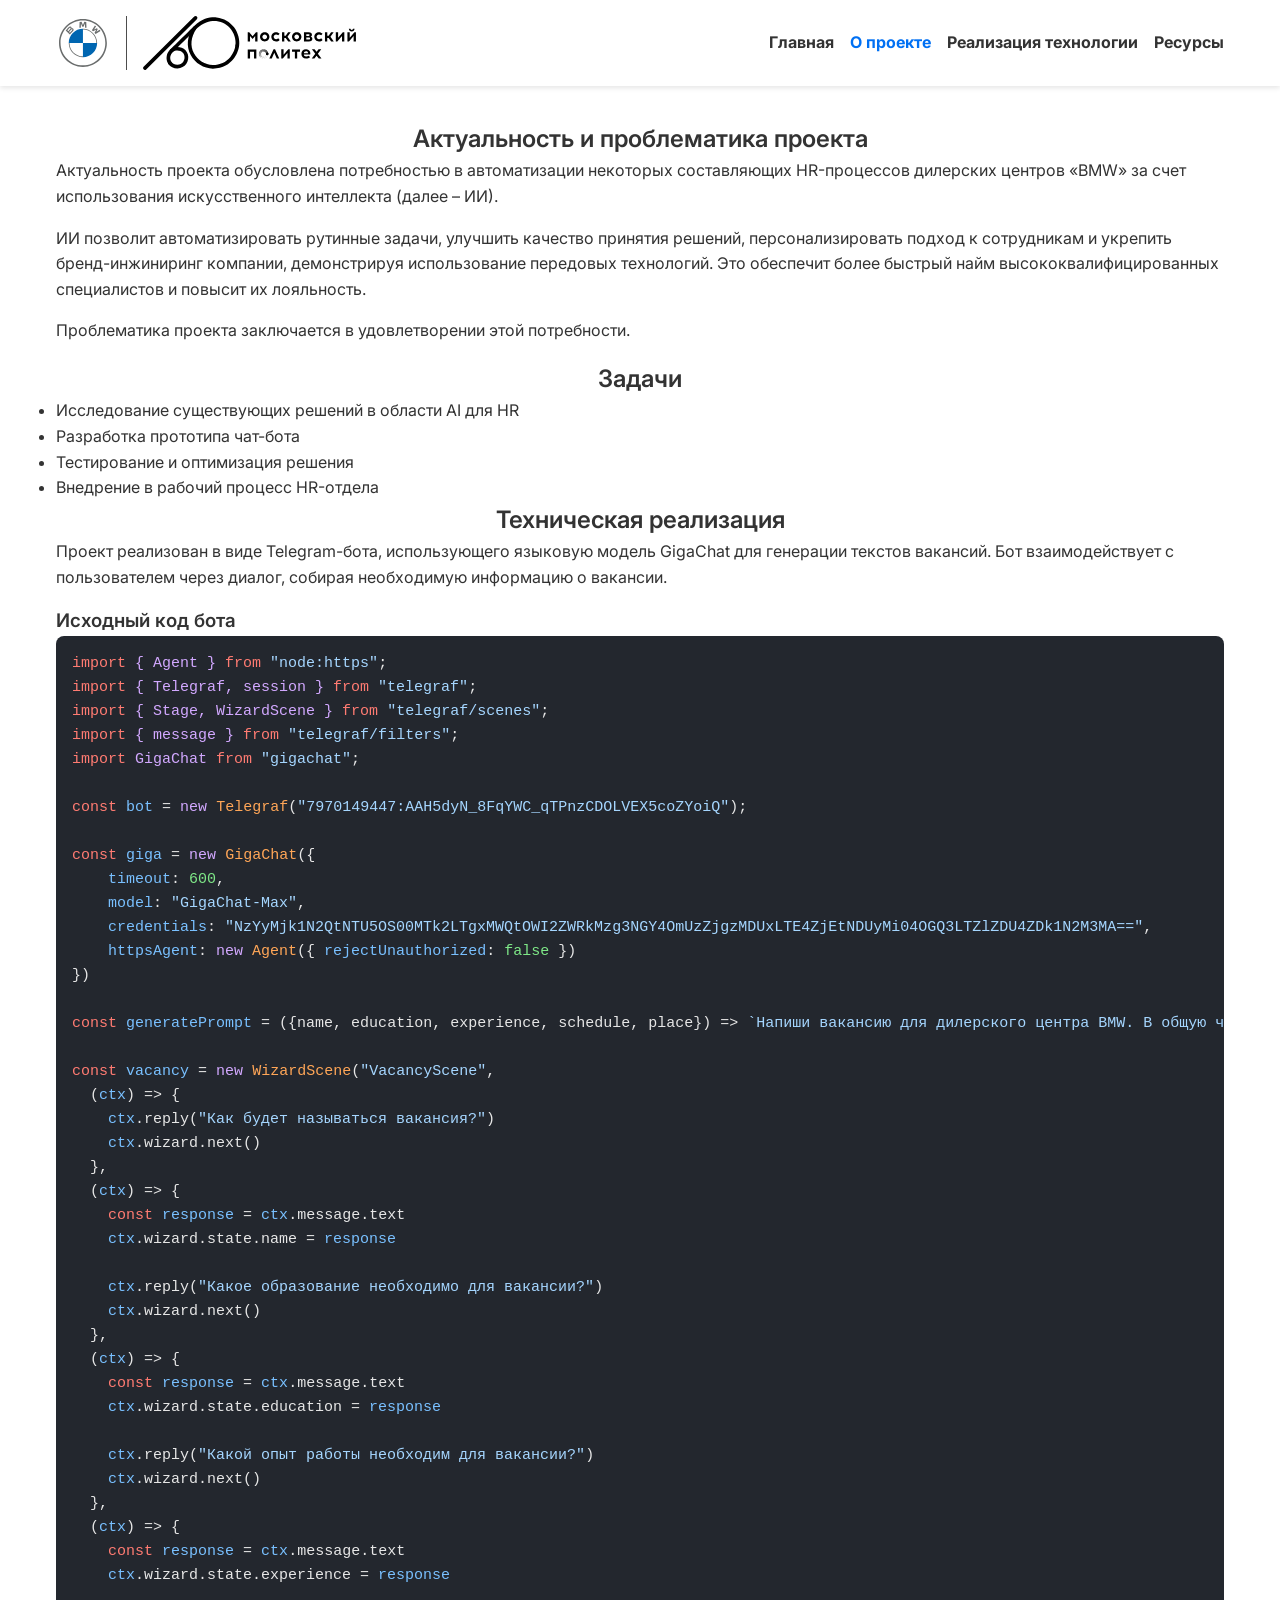
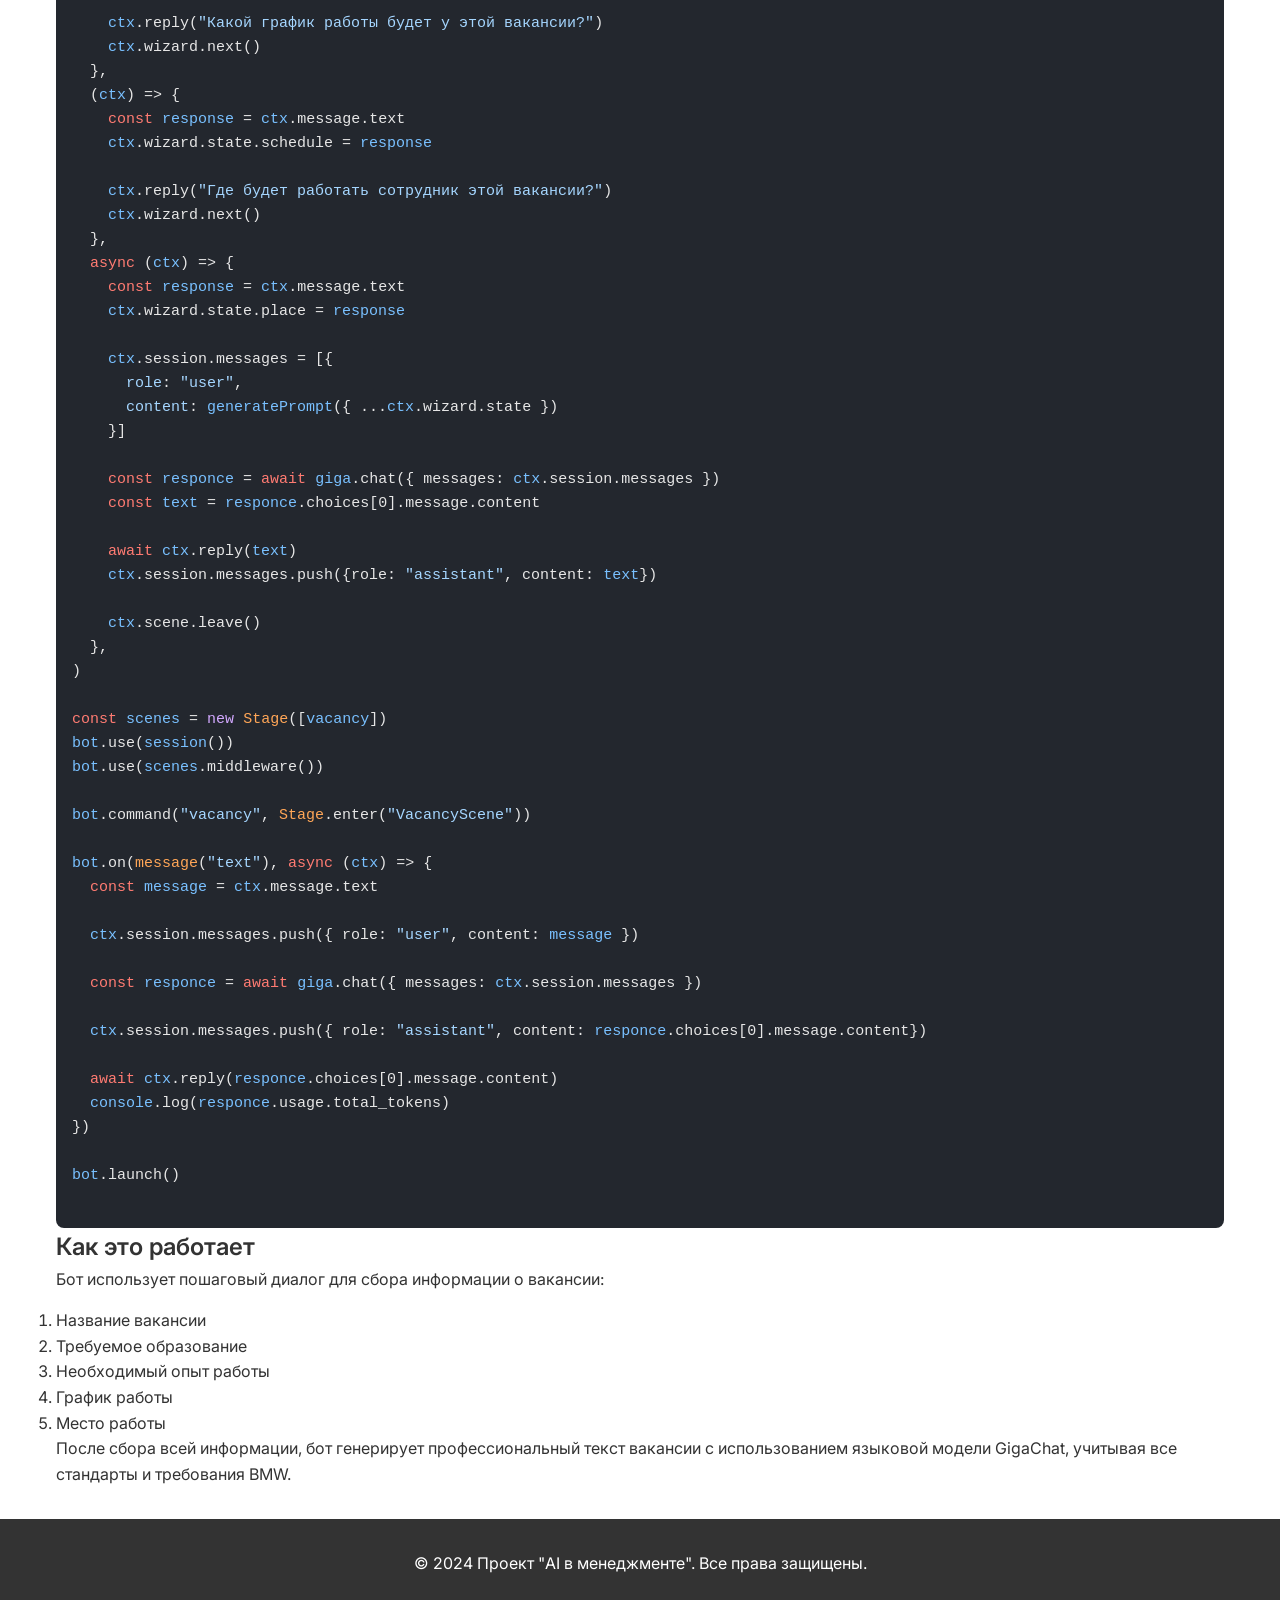
==== commit ecde25c1: "code" ====
--- a/site/about.html
+++ b/site/about.html
@@ -336,99 +336,97 @@
 
                 <div class="code-section">
                     <h3>Исходный код бота</h3>
-                    <pre><code class="language-javascript">
-import { Agent } from "node:https"
-
-import { Telegraf, session } from "telegraf";
-import { Stage, WizardScene } from "telegraf/scenes";
-import { message } from "telegraf/filters";
-
-import GigaChat from "gigachat";
-
-const bot = new Telegraf("7970149447:AAH5dyN_8FqYWC_qTPnzCDOLVEX5coZYoiQ")
-
-const giga = new GigaChat({
-    timeout: 600,
-    model: "GigaChat-Max",
-    credentials: "NzYyMjk1N2QtNTU5OS00MTk2LTgxMWQtOWI2ZWRkMzg3NGY4OmUzZjgzMDUxLTE4ZjEtNDUyMi04OGQ3LTZlZDU4ZDk1N2M3MA==",
-    httpsAgent: new Agent({ rejectUnauthorized: false })
-})
-
-const generatePrompt = ({name, education, experience, schedule, place}) => `Напиши вакансию для дилерского центра BMW. В общую часть включи: О компании (часть российской сети BMW; фокус на инновациях, премиум-качество, клиентский опыт). Мы предлагаем (конкурентная зарплата + бонусы, обучение по стандартам BMW, карьерный рост, льготы на авто/страхование, современное оборудование, дружный коллектив). Общие требования (клиентоориентированность, стремление к развитию, надежность, соблюдение стандартов BMW, презентабельный вид). Стиль: мотивирующий, профессиональный, без клише. Акцент на экспертизе, инновациях и премиум-сервисе. Убрать разъяснение терминов. Требования указаны ниже. Название вакансии:  ${name} Образование:  ${education} Опыт работа:  ${experience} График работы: ${schedule} Место работы: ${place} `
-
-const vacancy = new WizardScene("VacancyScene",
-  (ctx) => {
-    ctx.reply("Как будет называться вакансия?")
-    ctx.wizard.next()
-  },
-  (ctx) => {
-    const response = ctx.message.text
-    ctx.wizard.state.name = response
-
-    ctx.reply("Какое образование необходимо для вакансии?")
-    ctx.wizard.next()
-  },
-  (ctx) => {
-    const response = ctx.message.text
-    ctx.wizard.state.education = response
+                    <pre style="background:#23272e; color:#e6e6e6; padding:16px; border-radius:8px; overflow-x:auto; font-size:15px;">
+<span style="color:#ff7b72;">import</span> <span style="color:#d2a8ff;">&#123; Agent &#125;</span> <span style="color:#ff7b72;">from</span> <span style="color:#a5d6ff;">"node:https"</span>;
+<span style="color:#ff7b72;">import</span> <span style="color:#d2a8ff;">&#123; Telegraf, session &#125;</span> <span style="color:#ff7b72;">from</span> <span style="color:#a5d6ff;">"telegraf"</span>;
+<span style="color:#ff7b72;">import</span> <span style="color:#d2a8ff;">&#123; Stage, WizardScene &#125;</span> <span style="color:#ff7b72;">from</span> <span style="color:#a5d6ff;">"telegraf/scenes"</span>;
+<span style="color:#ff7b72;">import</span> <span style="color:#d2a8ff;">&#123; message &#125;</span> <span style="color:#ff7b72;">from</span> <span style="color:#a5d6ff;">"telegraf/filters"</span>;
+<span style="color:#ff7b72;">import</span> <span style="color:#d2a8ff;">GigaChat</span> <span style="color:#ff7b72;">from</span> <span style="color:#a5d6ff;">"gigachat"</span>;
+
+<span style="color:#ff7b72;">const</span> <span style="color:#79c0ff;">bot</span> <span style="color:#e6e6e6;">=</span> <span style="color:#d2a8ff;">new</span> <span style="color:#ffa657;">Telegraf</span>(<span style="color:#a5d6ff;">"7970149447:AAH5dyN_8FqYWC_qTPnzCDOLVEX5coZYoiQ"</span>);
+
+<span style="color:#ff7b72;">const</span> <span style="color:#79c0ff;">giga</span> <span style="color:#e6e6e6;">=</span> <span style="color:#d2a8ff;">new</span> <span style="color:#ffa657;">GigaChat</span>(&#123;
+    <span style="color:#79c0ff;">timeout</span>: <span style="color:#7ee787;">600</span>,
+    <span style="color:#79c0ff;">model</span>: <span style="color:#a5d6ff;">"GigaChat-Max"</span>,
+    <span style="color:#79c0ff;">credentials</span>: <span style="color:#a5d6ff;">"NzYyMjk1N2QtNTU5OS00MTk2LTgxMWQtOWI2ZWRkMzg3NGY4OmUzZjgzMDUxLTE4ZjEtNDUyMi04OGQ3LTZlZDU4ZDk1N2M3MA=="</span>,
+    <span style="color:#79c0ff;">httpsAgent</span>: <span style="color:#d2a8ff;">new</span> <span style="color:#ffa657;">Agent</span>(&#123; <span style="color:#79c0ff;">rejectUnauthorized</span>: <span style="color:#7ee787;">false</span> &#125;)
+&#125;)
+
+<span style="color:#ff7b72;">const</span> <span style="color:#79c0ff;">generatePrompt</span> <span style="color:#e6e6e6;">=</span> (<span style="color:#e6e6e6;">&#123;name, education, experience, schedule, place&#125;</span>) <span style="color:#e6e6e6;">=&gt;</span> <span style="color:#a5d6ff;">`Напиши вакансию для дилерского центра BMW. В общую часть включи: О компании (часть российской сети BMW; фокус на инновациях, премиум-качество, клиентский опыт). Мы предлагаем (конкурентная зарплата + бонусы, обучение по стандартам BMW, карьерный рост, льготы на авто/страхование, современное оборудование, дружный коллектив). Общие требования (клиентоориентированность, стремление к развитию, надежность, соблюдение стандартов BMW, презентабельный вид). Стиль: мотивирующий, профессиональный, без клише. Акцент на экспертизе, инновациях и премиум-сервисе. Убрать разъяснение терминов. Требования указаны ниже. Название вакансии:  &#36;{name} Образование:  &#36;{education} Опыт работа:  &#36;{experience} График работы: &#36;{schedule} Место работы: &#36;{place} `</span>;
+
+<span style="color:#ff7b72;">const</span> <span style="color:#79c0ff;">vacancy</span> <span style="color:#e6e6e6;">=</span> <span style="color:#d2a8ff;">new</span> <span style="color:#ffa657;">WizardScene</span>(<span style="color:#a5d6ff;">"VacancyScene"</span>,
+  (<span style="color:#79c0ff;">ctx</span>) <span style="color:#e6e6e6;">=&gt;</span> &#123;
+    <span style="color:#79c0ff;">ctx</span>.reply(<span style="color:#a5d6ff;">"Как будет называться вакансия?"</span>)
+    <span style="color:#79c0ff;">ctx</span>.wizard.next()
+  &#125;,
+  (<span style="color:#79c0ff;">ctx</span>) <span style="color:#e6e6e6;">=&gt;</span> &#123;
+    <span style="color:#ff7b72;">const</span> <span style="color:#79c0ff;">response</span> <span style="color:#e6e6e6;">=</span> <span style="color:#79c0ff;">ctx</span>.message.text
+    <span style="color:#79c0ff;">ctx</span>.wizard.state.name = <span style="color:#79c0ff;">response</span>
+
+    <span style="color:#79c0ff;">ctx</span>.reply(<span style="color:#a5d6ff;">"Какое образование необходимо для вакансии?"</span>)
+    <span style="color:#79c0ff;">ctx</span>.wizard.next()
+  &#125;,
+  (<span style="color:#79c0ff;">ctx</span>) <span style="color:#e6e6e6;">=&gt;</span> &#123;
+    <span style="color:#ff7b72;">const</span> <span style="color:#79c0ff;">response</span> <span style="color:#e6e6e6;">=</span> <span style="color:#79c0ff;">ctx</span>.message.text
+    <span style="color:#79c0ff;">ctx</span>.wizard.state.education = <span style="color:#79c0ff;">response</span>
     
-    ctx.reply("Какой опыт работы необходим для вакансии?")
-    ctx.wizard.next()
-  },
-  (ctx) => {
-    const response = ctx.message.text
-    ctx.wizard.state.experience = response
+    <span style="color:#79c0ff;">ctx</span>.reply(<span style="color:#a5d6ff;">"Какой опыт работы необходим для вакансии?"</span>)
+    <span style="color:#79c0ff;">ctx</span>.wizard.next()
+  &#125;,
+  (<span style="color:#79c0ff;">ctx</span>) <span style="color:#e6e6e6;">=&gt;</span> &#123;
+    <span style="color:#ff7b72;">const</span> <span style="color:#79c0ff;">response</span> <span style="color:#e6e6e6;">=</span> <span style="color:#79c0ff;">ctx</span>.message.text
+    <span style="color:#79c0ff;">ctx</span>.wizard.state.experience = <span style="color:#79c0ff;">response</span>
     
-    ctx.reply("Какой график работы будет у этой вакансии?")
-    ctx.wizard.next()
-  },
-  (ctx) => {
-    const response = ctx.message.text
-    ctx.wizard.state.schedule = response
+    <span style="color:#79c0ff;">ctx</span>.reply(<span style="color:#a5d6ff;">"Какой график работы будет у этой вакансии?"</span>)
+    <span style="color:#79c0ff;">ctx</span>.wizard.next()
+  &#125;,
+  (<span style="color:#79c0ff;">ctx</span>) <span style="color:#e6e6e6;">=&gt;</span> &#123;
+    <span style="color:#ff7b72;">const</span> <span style="color:#79c0ff;">response</span> <span style="color:#e6e6e6;">=</span> <span style="color:#79c0ff;">ctx</span>.message.text
+    <span style="color:#79c0ff;">ctx</span>.wizard.state.schedule = <span style="color:#79c0ff;">response</span>
     
-    ctx.reply("Где будет работать сотрудник этой вакансии?")
-    ctx.wizard.next()
-  },
-  async (ctx) => {
-    const response = ctx.message.text
-    ctx.wizard.state.place = response
+    <span style="color:#79c0ff;">ctx</span>.reply(<span style="color:#a5d6ff;">"Где будет работать сотрудник этой вакансии?"</span>)
+    <span style="color:#79c0ff;">ctx</span>.wizard.next()
+  &#125;,
+  <span style="color:#ff7b72;">async</span> (<span style="color:#79c0ff;">ctx</span>) <span style="color:#e6e6e6;">=&gt;</span> &#123;
+    <span style="color:#ff7b72;">const</span> <span style="color:#79c0ff;">response</span> <span style="color:#e6e6e6;">=</span> <span style="color:#79c0ff;">ctx</span>.message.text
+    <span style="color:#79c0ff;">ctx</span>.wizard.state.place = <span style="color:#79c0ff;">response</span>
     
-    ctx.session.messages = [{
-      role: "user",
-      content: generatePrompt({ ...ctx.wizard.state })
-    }]
+    <span style="color:#79c0ff;">ctx</span>.session.messages = [&#123;
+      <span style="color:#a5d6ff;">role</span>: <span style="color:#a5d6ff;">"user"</span>,
+      <span style="color:#a5d6ff;">content</span>: <span style="color:#79c0ff;">generatePrompt</span>(&#123; ...<span style="color:#79c0ff;">ctx</span>.wizard.state &#125;)
+    &#125;]
     
-    const responce = await giga.chat({ messages: ctx.session.messages })
-    const text = responce.choices[0].message.content
-
-    await ctx.reply(text)
-    ctx.session.messages.push({role: "assistant", content: text})
-
-    ctx.scene.leave()
-  },
+    <span style="color:#ff7b72;">const</span> <span style="color:#79c0ff;">responce</span> <span style="color:#e6e6e6;">=</span> <span style="color:#ff7b72;">await</span> <span style="color:#79c0ff;">giga</span>.chat(&#123; messages: <span style="color:#79c0ff;">ctx</span>.session.messages &#125;)
+    <span style="color:#ff7b72;">const</span> <span style="color:#79c0ff;">text</span> <span style="color:#e6e6e6;">=</span> <span style="color:#79c0ff;">responce</span>.choices[0].message.content
+
+    <span style="color:#ff7b72;">await</span> <span style="color:#79c0ff;">ctx</span>.reply(<span style="color:#79c0ff;">text</span>)
+    <span style="color:#79c0ff;">ctx</span>.session.messages.push(&#123;role: <span style="color:#a5d6ff;">"assistant"</span>, content: <span style="color:#79c0ff;">text</span>&#125;)
+
+    <span style="color:#79c0ff;">ctx</span>.scene.leave()
+  &#125;,
 )
 
-const scenes = new Stage([vacancy])
-bot.use(session())
-bot.use(scenes.middleware())
-
-bot.command("vacancy", Stage.enter("VacancyScene"))
-
-bot.on(message("text"), async (ctx) => {
-  const message = ctx.message.text
-
-  ctx.session.messages.push({ role: "user", content: message })
-
-  const responce = await giga.chat({ messages: ctx.session.messages })
-
-  ctx.session.messages.push({ role: "assistant", content: responce.choices[0].message.content})
-
-  await ctx.reply(responce.choices[0].message.content)
-  console.log(responce.usage.total_tokens)
-})
-
-bot.launch()
-                    </code></pre>
+<span style="color:#ff7b72;">const</span> <span style="color:#79c0ff;">scenes</span> <span style="color:#e6e6e6;">=</span> <span style="color:#d2a8ff;">new</span> <span style="color:#ffa657;">Stage</span>([<span style="color:#79c0ff;">vacancy</span>])
+<span style="color:#79c0ff;">bot</span>.use(<span style="color:#79c0ff;">session</span>())
+<span style="color:#79c0ff;">bot</span>.use(<span style="color:#79c0ff;">scenes</span>.middleware())
+
+<span style="color:#79c0ff;">bot</span>.command(<span style="color:#a5d6ff;">"vacancy"</span>, <span style="color:#ffa657;">Stage</span>.enter(<span style="color:#a5d6ff;">"VacancyScene"</span>))
+
+<span style="color:#79c0ff;">bot</span>.on(<span style="color:#ffa657;">message</span>(<span style="color:#a5d6ff;">"text"</span>), <span style="color:#ff7b72;">async</span> (<span style="color:#79c0ff;">ctx</span>) <span style="color:#e6e6e6;">=&gt;</span> &#123;
+  <span style="color:#ff7b72;">const</span> <span style="color:#79c0ff;">message</span> <span style="color:#e6e6e6;">=</span> <span style="color:#79c0ff;">ctx</span>.message.text
+
+  <span style="color:#79c0ff;">ctx</span>.session.messages.push(&#123; role: <span style="color:#a5d6ff;">"user"</span>, content: <span style="color:#79c0ff;">message</span> &#125;)
+
+  <span style="color:#ff7b72;">const</span> <span style="color:#79c0ff;">responce</span> <span style="color:#e6e6e6;">=</span> <span style="color:#ff7b72;">await</span> <span style="color:#79c0ff;">giga</span>.chat(&#123; messages: <span style="color:#79c0ff;">ctx</span>.session.messages &#125;)
+
+  <span style="color:#79c0ff;">ctx</span>.session.messages.push(&#123; role: <span style="color:#a5d6ff;">"assistant"</span>, content: <span style="color:#79c0ff;">responce</span>.choices[0].message.content&#125;)
+
+  <span style="color:#ff7b72;">await</span> <span style="color:#79c0ff;">ctx</span>.reply(<span style="color:#79c0ff;">responce</span>.choices[0].message.content)
+  <span style="color:#79c0ff;">console</span>.log(<span style="color:#79c0ff;">responce</span>.usage.total_tokens)
+&#125;)
+
+<span style="color:#79c0ff;">bot</span>.launch()
+                    </pre>
                 </div>
 
                 <h2>Как это работает</h2>
--- a/site/styles.css
+++ b/site/styles.css
@@ -53,7 +53,7 @@
 }
 
 header {
-    background-color: #fff;
+    background-color: rgba(255, 255, 255, 0.9);
     box-shadow: 0 2px 5px rgba(0,0,0,0.1);
     position: fixed;
     width: 100%;
@@ -86,7 +86,7 @@
 }
 
 .hero {
-    height: 100vh;
+    height: calc(100vh - 120px);
     display: flex;
     flex-direction: column;
     justify-content: center;
@@ -94,6 +94,31 @@
     text-align: center;
     background-color: #f5f5f5;
     padding: 0 1rem;
+    position: relative;
+    overflow: hidden;
+}
+
+.hero-bg {
+    position: absolute;
+    top: 0;
+    left: 0;
+    width: 100%;
+    height: 100%;
+    background-image: url('https://bmw.scene7.com/is/image/BMW/g82_cs_stage_dsk_fb?qlt=80&wid=1024&fmt=webp');
+    background-size: cover;
+    background-position: center;
+    z-index: 1;
+    filter: brightness(0.4);
+}
+
+.hero-content {
+    position: relative;
+    z-index: 2;
+    color: #fff;
+}
+
+.hero h1, .hero .subtitle {
+    color: #fff;
 }
 
 .hero h1 {
@@ -245,4 +270,99 @@
 
 .implementation-section li {
     margin: 0.5rem 0;
+}
+
+.bmw-ai-section {
+    padding: 4rem 1rem 2rem 1rem;
+    max-width: 1200px;
+    margin: 0 auto;
+}
+
+.bmw-ai-grid {
+    display: flex;
+    flex-wrap: wrap;
+    align-items: center;
+    gap: 3rem;
+    justify-content: space-between;
+}
+
+.bmw-ai-text {
+    flex: 1 1 350px;
+    min-width: 300px;
+}
+
+.bmw-ai-text h2 {
+    font-size: 3rem;
+    font-weight: 700;
+    margin-bottom: 2rem;
+    letter-spacing: 1px;
+}
+
+.bmw-ai-text p {
+    font-size: 1.2rem;
+    margin-bottom: 2rem;
+    color: #222;
+    line-height: 1.7;
+}
+
+.bmw-ai-btn {
+    display: inline-block;
+    background: #1566b3;
+    color: #fff;
+    padding: 0.9rem 2.2rem;
+    border-radius: 6px;
+    font-size: 1.1rem;
+    font-weight: 600;
+    text-decoration: none;
+    transition: background 0.2s;
+}
+.bmw-ai-btn:hover {
+    background: #0d3c6e;
+}
+
+.bmw-ai-img {
+    flex: 1 1 400px;
+    min-width: 300px;
+    display: flex;
+    justify-content: center;
+}
+
+.bmw-ai-img img {
+    max-width: 100%;
+    max-height: 340px;
+    object-fit: cover;
+    border-radius: 12px;
+    box-shadow: 0 4px 24px rgba(0,0,0,0.10);
+    transition: transform 0.3s cubic-bezier(.4,0,.2,1);
+}
+
+.bmw-ai-img img:hover {
+    transform: scale(1.05);
+}
+
+.bmw-ai-section.mirrored .bmw-ai-grid {
+    flex-direction: row-reverse;
+}
+.bmw-ai-grid.mirrored {
+    flex-direction: row-reverse;
+}
+
+.bmw-ai-text {
+    display: flex;
+    flex-direction: column;
+    justify-content: center;
+}
+
+@media (max-width: 900px) {
+    .bmw-ai-grid,
+    .bmw-ai-grid.mirrored {
+        flex-direction: column !important;
+        gap: 2rem;
+    }
+    .bmw-ai-img img {
+        max-height: 220px;
+    }
+    .bmw-ai-text h2 {
+        font-size: 2.2rem;
+    }
 } 
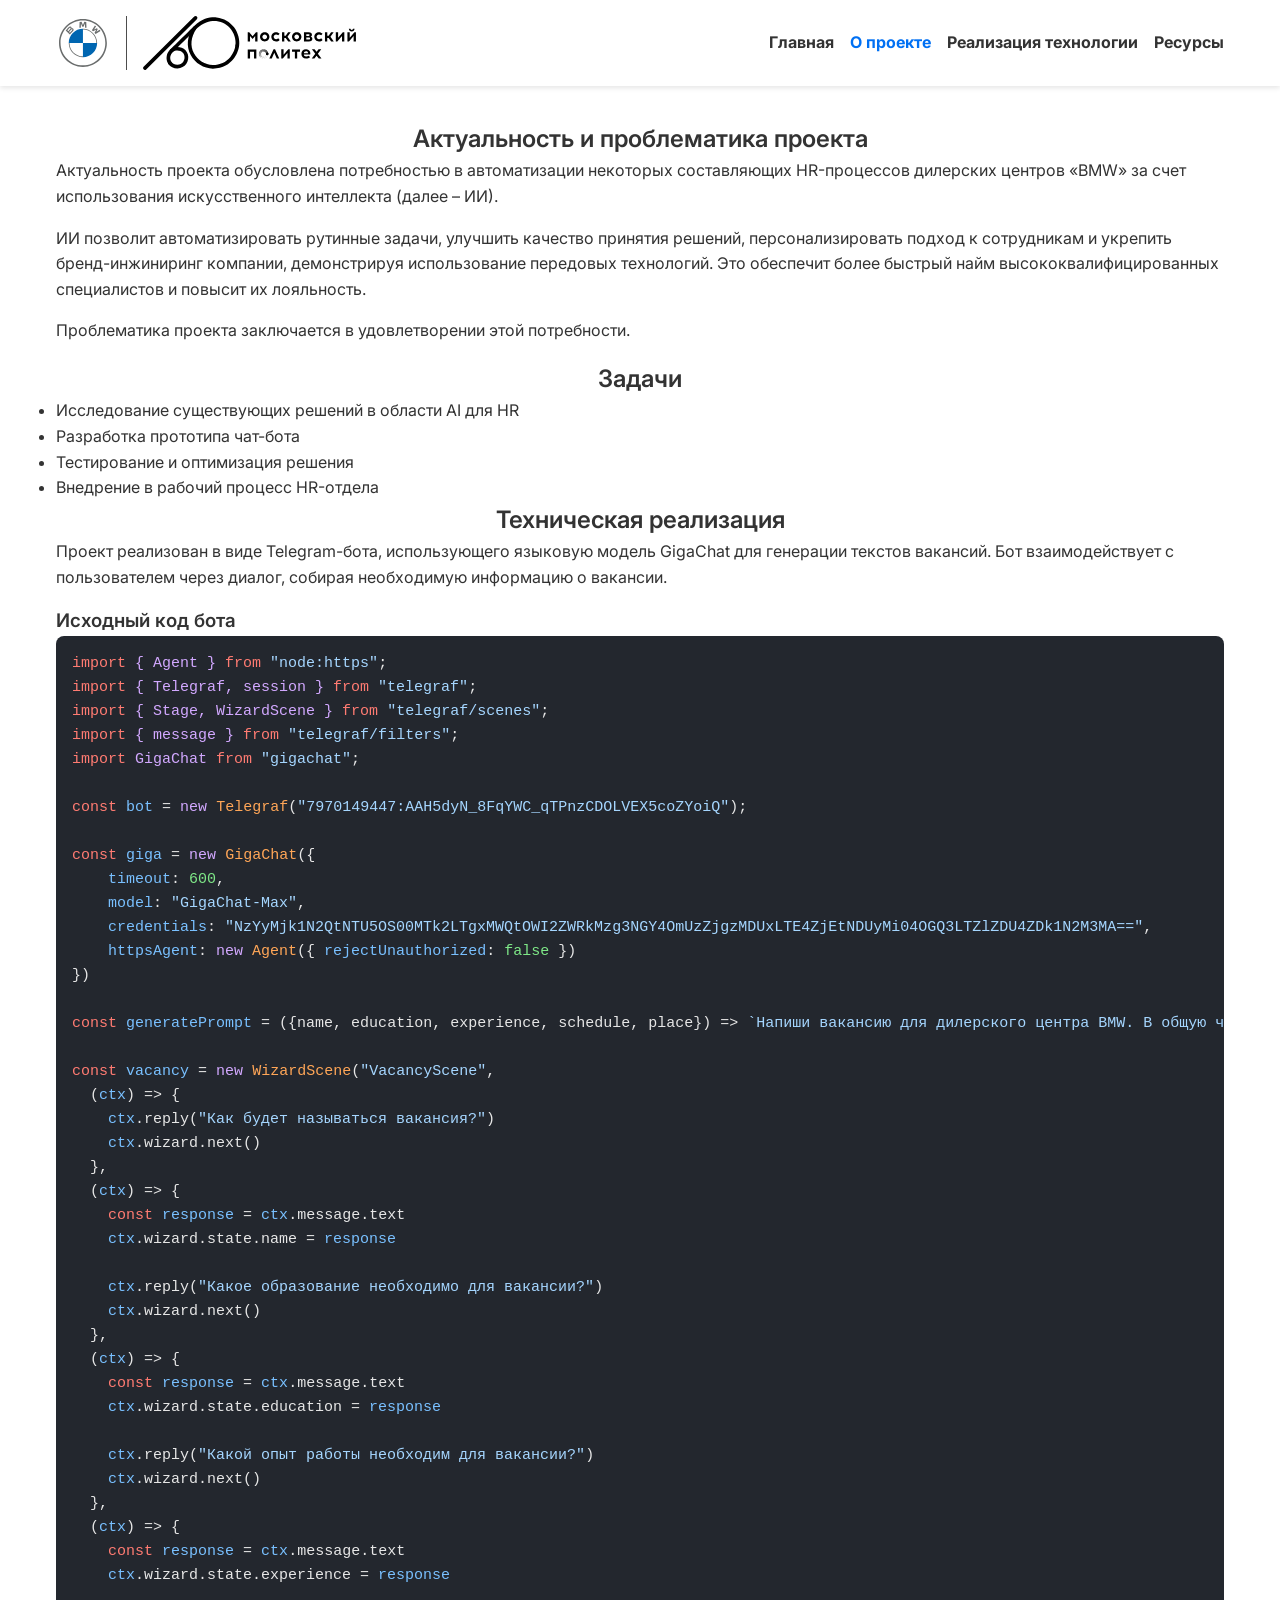
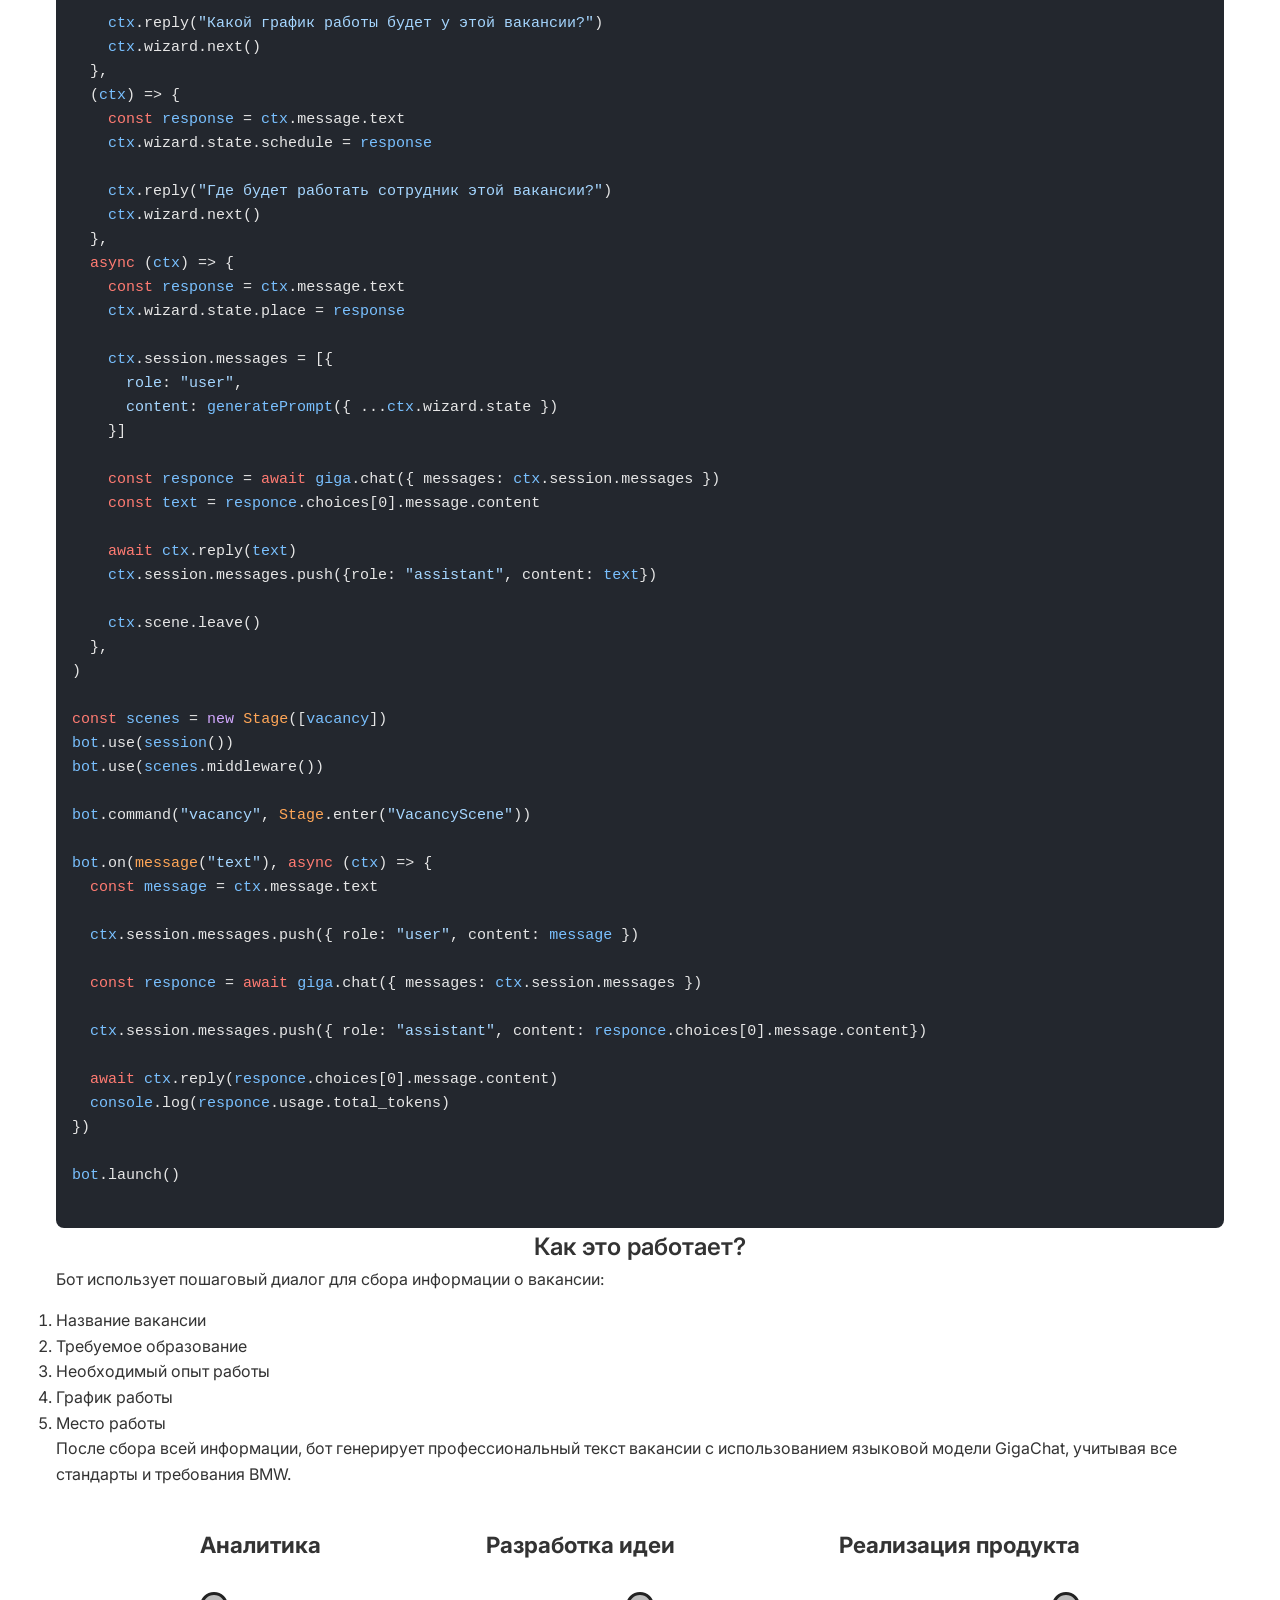
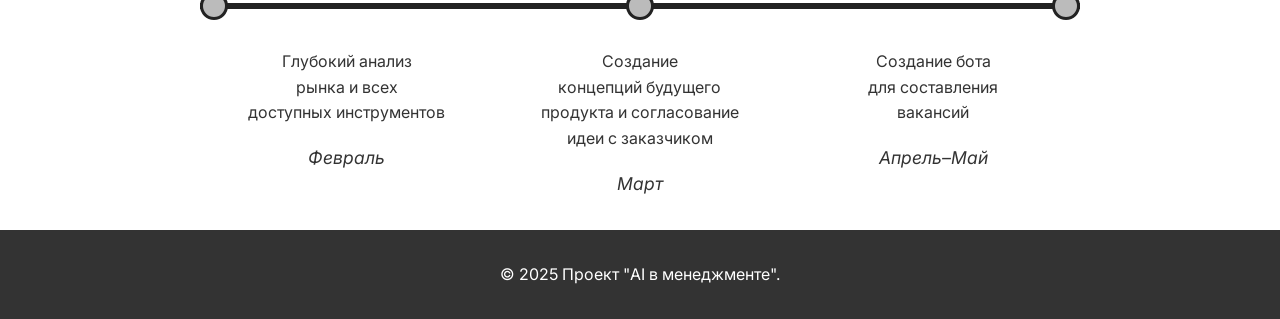
==== commit e447af0d: "Make first site version" ====
--- a/site/about.html
+++ b/site/about.html
@@ -429,7 +429,7 @@
                     </pre>
                 </div>
 
-                <h2>Как это работает</h2>
+                <h2 class="align">Как это работает?</h2>
                 <p>Бот использует пошаговый диалог для сбора информации о вакансии:</p>
                 <ol>
                     <li>Название вакансии</li>
@@ -441,10 +441,37 @@
                 <p>После сбора всей информации, бот генерирует профессиональный текст вакансии с использованием языковой модели GigaChat, учитывая все стандарты и требования BMW.</p>
             </div>
         </section>
+
+        <div class="timeline-container">
+            <div class="timeline-labels">
+                <div>Аналитика</div>
+                <div>Разработка идеи</div>
+                <div>Реализация продукта</div>
+            </div>
+            <div class="timeline-bar">
+                <div class="timeline-step step1"></div>
+                <div class="timeline-step step2"></div>
+                <div class="timeline-step step3"></div>
+            </div>
+            <div class="timeline-content">
+                <div>
+                    <div>Глубокий анализ<br>рынка и всех<br>доступных инструментов</div>
+                    <div class="timeline-date">Февраль</div>
+                </div>
+                <div>
+                    <div>Создание<br>концепций будущего<br>продукта и согласование<br>идеи с заказчиком</div>
+                    <div class="timeline-date">Март</div>
+                </div>
+                <div>
+                    <div>Создание бота<br>для составления<br>вакансий</div>
+                    <div class="timeline-date">Апрель–Май</div>
+                </div>
+            </div>
+        </div>
     </main>
 
     <footer>
-        <p>&copy; 2024 Проект "AI в менеджменте". Все права защищены.</p>
+        <p>&copy; 2025 Проект "AI в менеджменте".</p>
     </footer>
 </body>
 </html> 
--- a/site/styles.css
+++ b/site/styles.css
@@ -12,7 +12,12 @@
     color: #333;
 }
 
-h1, h2, h3, h4, h5, h6 {
+h1,
+h2,
+h3,
+h4,
+h5,
+h6 {
     font-family: 'Inter', Arial, sans-serif;
     font-weight: 600;
 }
@@ -39,13 +44,14 @@
 .logo-container {
     display: flex;
 }
+
 .logo-container a:first-child::after {
     background-color: #4d4d4d;
-        content: "";
-        display: block;
-        height: auto;
-        margin: 0 1rem;
-        width: 1px;
+    content: "";
+    display: block;
+    height: auto;
+    margin: 0 1rem;
+    width: 1px;
 }
 
 .about-section p {
@@ -54,7 +60,7 @@
 
 header {
     background-color: rgba(255, 255, 255, 0.9);
-    box-shadow: 0 2px 5px rgba(0,0,0,0.1);
+    box-shadow: 0 2px 5px rgba(0, 0, 0, 0.1);
     position: fixed;
     width: 100%;
     top: 0;
@@ -83,6 +89,7 @@
 
 main {
     margin-top: 120px;
+    min-height: calc(100vh - 120px - 6rem - 1rem * 1.6);
 }
 
 .hero {
@@ -117,7 +124,8 @@
     color: #fff;
 }
 
-.hero h1, .hero .subtitle {
+.hero h1,
+.hero .subtitle {
     color: #fff;
 }
 
@@ -134,9 +142,10 @@
 }
 
 .content {
-    max-width: 1200px;
-    margin: 0 auto;
-    padding: 2rem;
+    flex-direction: column;
+    margin-top: 2rem;
+    margin-bottom: 2rem;
+    gap: 2rem;
 }
 
 .highlights {
@@ -151,7 +160,7 @@
     padding: 2rem;
     background-color: #fff;
     border-radius: 10px;
-    box-shadow: 0 2px 5px rgba(0,0,0,0.1);
+    box-shadow: 0 2px 5px rgba(0, 0, 0, 0.1);
 }
 
 .team-grid {
@@ -165,7 +174,7 @@
     background-color: #fff;
     padding: 2rem;
     border-radius: 10px;
-    box-shadow: 0 2px 5px rgba(0,0,0,0.1);
+    box-shadow: 0 2px 5px rgba(0, 0, 0, 0.1);
 }
 
 .journal-posts {
@@ -177,9 +186,8 @@
 .post {
     background-color: #fff;
     padding: 2rem;
-    margin-bottom: 2rem;
     border-radius: 10px;
-    box-shadow: 0 2px 5px rgba(0,0,0,0.1);
+    box-shadow: 0 2px 5px rgba(0, 0, 0, 0.1);
 }
 
 .date {
@@ -199,7 +207,7 @@
     background-color: #fff;
     padding: 2rem;
     border-radius: 10px;
-    box-shadow: 0 2px 5px rgba(0,0,0,0.1);
+    box-shadow: 0 2px 5px rgba(0, 0, 0, 0.1);
 }
 
 .resource-card a {
@@ -316,6 +324,7 @@
     text-decoration: none;
     transition: background 0.2s;
 }
+
 .bmw-ai-btn:hover {
     background: #0d3c6e;
 }
@@ -332,8 +341,8 @@
     max-height: 340px;
     object-fit: cover;
     border-radius: 12px;
-    box-shadow: 0 4px 24px rgba(0,0,0,0.10);
-    transition: transform 0.3s cubic-bezier(.4,0,.2,1);
+    box-shadow: 0 4px 24px rgba(0, 0, 0, 0.10);
+    transition: transform 0.3s cubic-bezier(.4, 0, .2, 1);
 }
 
 .bmw-ai-img img:hover {
@@ -343,6 +352,7 @@
 .bmw-ai-section.mirrored .bmw-ai-grid {
     flex-direction: row-reverse;
 }
+
 .bmw-ai-grid.mirrored {
     flex-direction: row-reverse;
 }
@@ -354,15 +364,122 @@
 }
 
 @media (max-width: 900px) {
+
     .bmw-ai-grid,
     .bmw-ai-grid.mirrored {
         flex-direction: column !important;
         gap: 2rem;
     }
+
     .bmw-ai-img img {
         max-height: 220px;
     }
+
     .bmw-ai-text h2 {
         font-size: 2.2rem;
     }
-} +}
+
+.timeline-container {
+    max-width: 900px;
+    margin: 40px auto 0 auto;
+    padding: 0 10px;
+}
+
+.timeline-bar {
+    position: relative;
+    height: 6px;
+    background: #222;
+    margin-bottom: 40px;
+    margin-top: 40px;
+}
+
+.timeline-step {
+    position: absolute;
+    top: 50%;
+    transform: translateY(-50%);
+    width: 28px;
+    height: 28px;
+    background: #bbb;
+    border: 3px solid #222;
+    border-radius: 50%;
+    z-index: 2;
+}
+
+.timeline-step.step1 {
+    left: 0%;
+}
+
+.timeline-step.step2 {
+    left: 50%;
+    transform: translate(-50%, -50%);
+}
+
+.timeline-step.step3 {
+    right: 0%;
+}
+
+.timeline-labels {
+    display: flex;
+    justify-content: space-between;
+    font-weight: bold;
+    font-size: 1.4em;
+    margin-bottom: 10px;
+}
+
+.timeline-content {
+    display: flex;
+    justify-content: space-between;
+    text-align: center;
+    margin-top: 20px;
+}
+
+.timeline-content>div {
+    flex: 1 1 0;
+    padding: 0 10px;
+}
+
+.timeline-date {
+    margin-top: 18px;
+    font-style: italic;
+    font-size: 1.1em;
+}
+
+@media (max-width: 700px) {
+
+    .timeline-labels,
+    .timeline-content {
+        flex-direction: column;
+        align-items: center;
+    }
+
+    .timeline-content>div {
+        margin-bottom: 30px;
+    }
+
+    .timeline-bar {
+        height: 120px;
+        width: 6px;
+        margin: 0 auto 40px auto;
+    }
+
+    .timeline-step {
+        left: 50% !important;
+        top: unset;
+    }
+
+    .timeline-step.step1 {
+        top: 0;
+        transform: translate(-50%, 0);
+    }
+
+    .timeline-step.step2 {
+        top: 50%;
+        transform: translate(-50%, -50%);
+    }
+
+    .timeline-step.step3 {
+        top: 100%;
+        transform: translate(-50%, -100%);
+    }
+}
